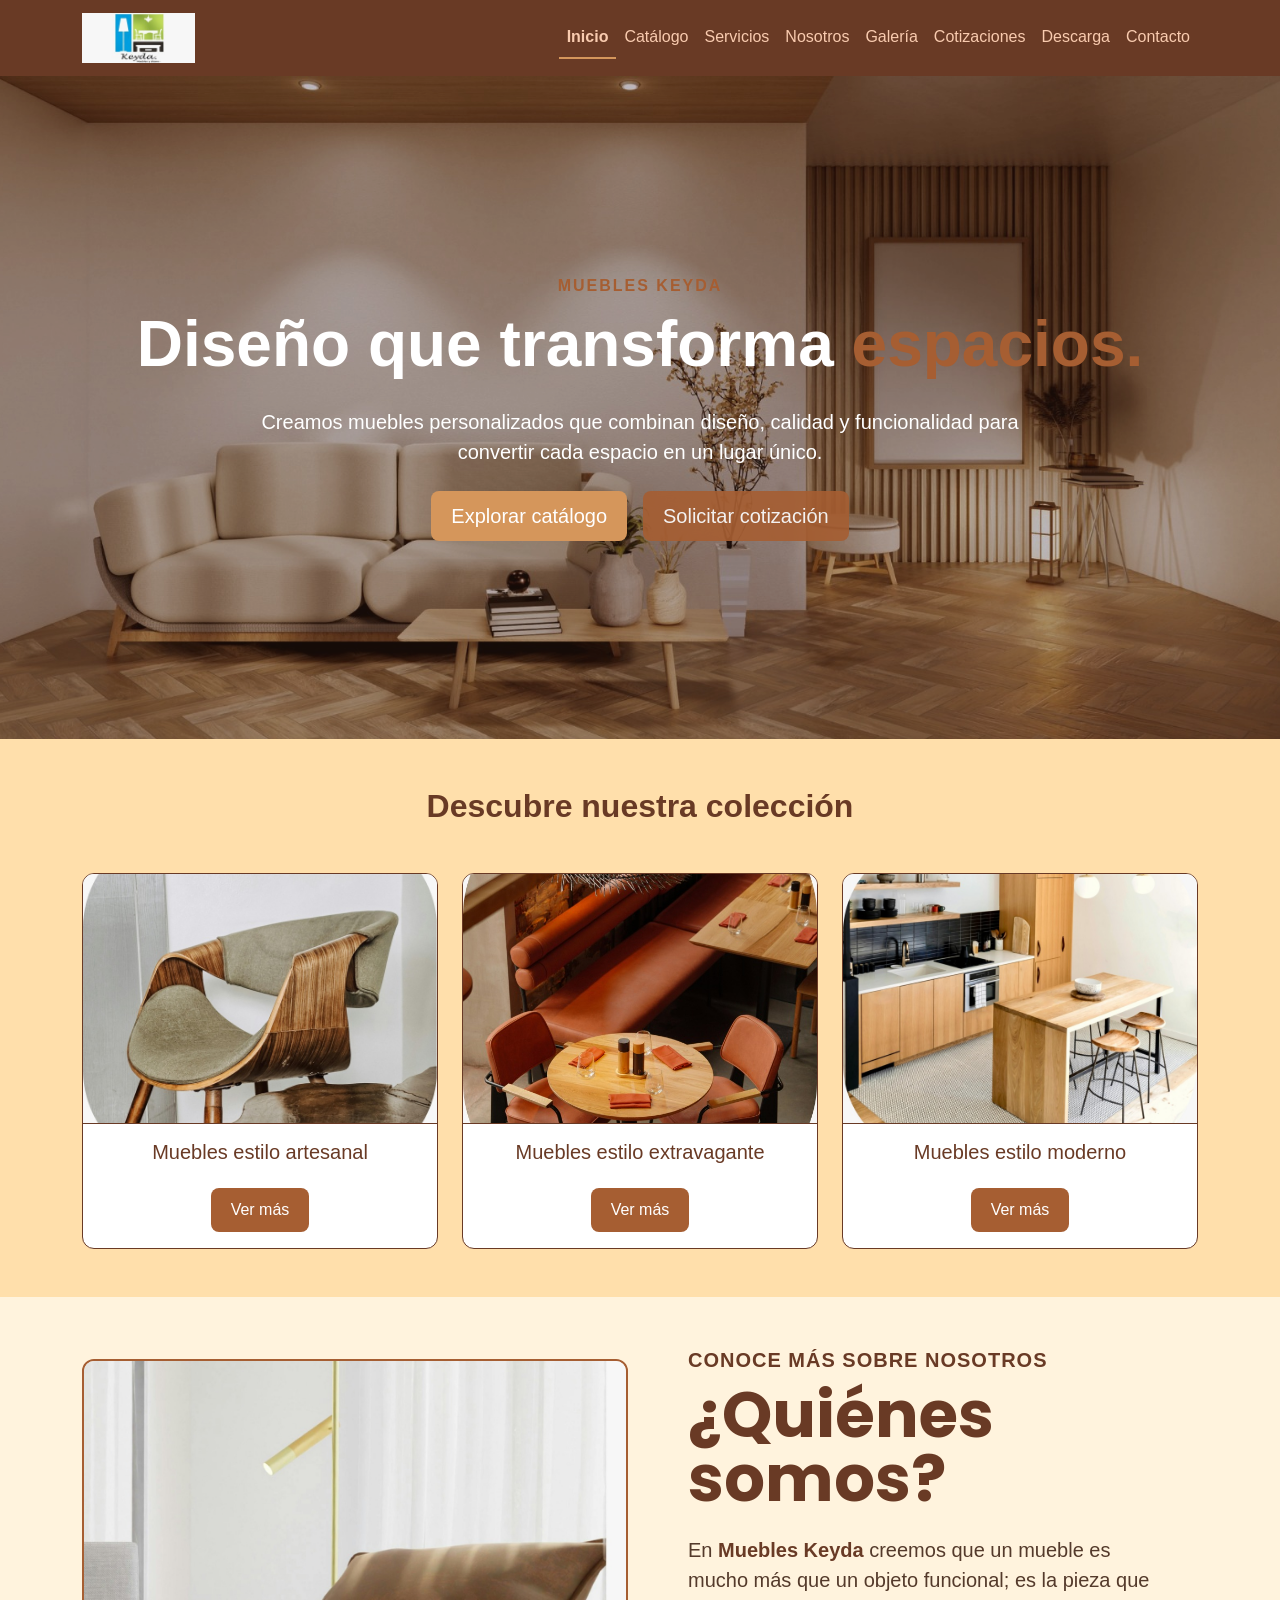
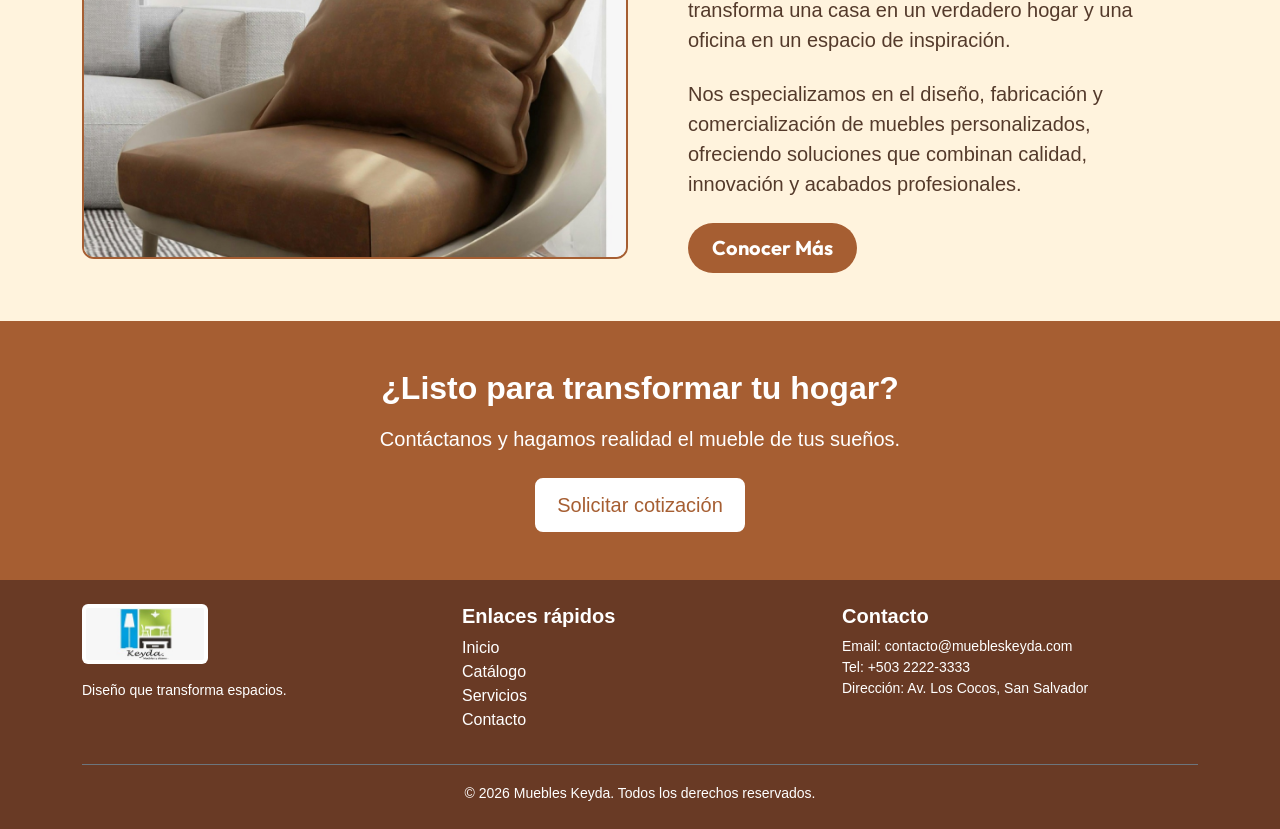
==== index.html @ 50ff1526 "Ajustes de diseno: colores, layouts, fuentes e iconos" ====
<!DOCTYPE html>
<html lang="es">
<head>
    <meta charset="UTF-8">
    <meta name="viewport" content="width=device-width, initial-scale=1.0">
    <title>Muebles Keyda - Inicio</title>
    <!-- Bootstrap CSS -->
    <link href="https://cdn.jsdelivr.net/npm/bootstrap@5.3.0/dist/css/bootstrap.min.css" rel="stylesheet">
    <link rel="stylesheet" href="css/styles.css">
</head>
<body>

    <!-- Header / Navbar -->
    <header>
        <nav class="navbar navbar-expand-lg navbar-custom">
            <div class="container">
                <a class="navbar-brand" href="index.html">
                    <img src="imgs/logo.png" alt="Logo Muebles Keyda" height="50">
                </a>
                <button class="navbar-toggler" type="button" data-bs-toggle="collapse" data-bs-target="#navbarNav" aria-controls="navbarNav" aria-expanded="false" aria-label="Toggle navigation">
                    <span class="navbar-toggler-icon"></span>
                </button>
                <div class="collapse navbar-collapse justify-content-end" id="navbarNav">
                    <ul class="navbar-nav">
                        <li class="nav-item"><a class="nav-link active" href="index.html">Inicio</a></li>
                        <li class="nav-item"><a class="nav-link" href="catalogo.html">Catálogo</a></li>
                        <li class="nav-item"><a class="nav-link" href="servicios.html">Servicios</a></li>
                        <li class="nav-item"><a class="nav-link" href="nosotros.html">Nosotros</a></li>
                        <li class="nav-item"><a class="nav-link" href="galeria.html">Galería</a></li>
                        <li class="nav-item"><a class="nav-link" href="cotizaciones.html">Cotizaciones</a></li>
                        <li class="nav-item"><a class="nav-link" href="descarga.html">Descarga</a></li>
                        <li class="nav-item"><a class="nav-link" href="contacto.html">Contacto</a></li>
                    </ul>
                </div>
            </div>
        </nav>
    </header>

    <main>
        <!-- Hero Section -->
        <section class="hero-section" style="background-image: url('imgs/Main.png'); padding: 150px 0;">
            <div class="hero-overlay"></div>
            <div class="container hero-content py-5">
                <p class="text-secundario fw-bold mb-2 tracking-wide" style="letter-spacing: 2px;">MUEBLES KEYDA</p>
                <h1 class="display-3 fw-bold mb-4">Diseño que transforma <span class="text-secundario">espacios.</span></h1>
                <p class="lead mb-4 mx-auto" style="max-width: 800px;">Creamos muebles personalizados que combinan diseño, calidad y funcionalidad para convertir cada espacio en un lugar único.</p>
                <div class="d-flex justify-content-center gap-3">
                    <a href="catalogo.html" class="btn btn-secondary-custom btn-lg">Explorar catálogo</a>
                    <a href="cotizaciones.html" class="btn btn-primary-custom btn-lg" style="background-color: var(--color-secundario); color: var(--color-blanco); opacity: 0.9;">Solicitar cotización</a>
                </div>
            </div>
        </section>

        <!-- Descubre nuestra colección -->
        <section class="bg-beige py-5">
            <div class="container">
                <h2 class="text-center text-primario mb-5 fw-bold">Descubre nuestra colección</h2>
                <div class="row g-4">
                    <!-- Categoría 1 -->
                    <div class="col-md-4">
                        <div class="card card-custom h-100 text-center">
                            <img src="imgs/mueblesestiloartesanal.png" class="card-img-top img-cover" alt="Muebles estilo artesanal" style="height: 250px;">
                            <div class="card-body">
                                <h3 class="card-title text-primario fs-5">Muebles estilo artesanal</h3>
                                <a href="catalogo.html" class="btn btn-primary-custom mt-3">Ver más</a>
                            </div>
                        </div>
                    </div>
                    <!-- Categoría 2 -->
                    <div class="col-md-4">
                        <div class="card card-custom h-100 text-center">
                            <img src="imgs/mueblesestiloextravagante.png" class="card-img-top img-cover" alt="Muebles estilo extravagante" style="height: 250px;">
                            <div class="card-body">
                                <h3 class="card-title text-primario fs-5">Muebles estilo extravagante</h3>
                                <a href="catalogo.html" class="btn btn-primary-custom mt-3">Ver más</a>
                            </div>
                        </div>
                    </div>
                    <!-- Categoría 3 -->
                    <div class="col-md-4">
                        <div class="card card-custom h-100 text-center">
                            <img src="imgs/mueblesestilomoderno.png" class="card-img-top img-cover" alt="Muebles estilo moderno" style="height: 250px;">
                            <div class="card-body">
                                <h3 class="card-title text-primario fs-5">Muebles estilo moderno</h3>
                                <a href="catalogo.html" class="btn btn-primary-custom mt-3">Ver más</a>
                            </div>
                        </div>
                    </div>
                </div>
            </div>
        </section>

        <!-- ¿Quiénes somos? -->
        <section class="bg-crema py-5">
            <div class="container">
                <div class="row align-items-center">
                    <div class="col-md-6 mb-4 mb-md-0">
                        <img src="imgs/sillonquienessomos.png" alt="Sillón de muestra" class="img-fluid rounded-custom w-100 img-cover" style="height: 500px; border: 2px solid var(--color-secundario);">
                    </div>
                    <div class="col-md-6 px-lg-5">
                        <p class="text-primario fw-bold mb-2 fs-5" style="letter-spacing: 1px;">CONOCE MÁS SOBRE NOSOTROS</p>
                        <h2 class="text-primario fw-bold mb-4 font-poppins" style="font-size: 4rem; line-height: 1;">¿Quiénes<br>somos?</h2>
                        <p class="text-texto fs-5 mb-4">En <strong class="text-primario">Muebles Keyda</strong> creemos que un mueble es mucho más que un objeto funcional; es la pieza que transforma una casa en un verdadero hogar y una oficina en un espacio de inspiración.</p>
                        <p class="text-texto fs-5 mb-4">Nos especializamos en el diseño, fabricación y comercialización de muebles personalizados, ofreciendo soluciones que combinan calidad, innovación y acabados profesionales.</p>
                        <a href="nosotros.html" class="btn btn-primary-custom btn-lg font-outfit fw-bold px-4" style="border-radius: 25px;">Conocer Más</a>
                    </div>
                </div>
            </div>
        </section>

        <!-- CTA final -->
        <section class="bg-secundario py-5 text-center text-white">
            <div class="container">
                <h2 class="fw-bold mb-3">¿Listo para transformar tu hogar?</h2>
                <p class="lead mb-4">Contáctanos y hagamos realidad el mueble de tus sueños.</p>
                <a href="cotizaciones.html" class="btn btn-secondary-custom btn-lg" style="background-color: var(--color-blanco); color: var(--color-secundario); border: 2px solid var(--color-blanco);">Solicitar cotización</a>
            </div>
        </section>
    </main>

    <!-- Footer -->
    <footer class="py-4 mt-auto">
        <div class="container">
            <div class="row">
                <div class="col-md-4 mb-3 mb-md-0">
                    <img src="imgs/logo.png" alt="Logo Muebles Keyda" height="60" class="mb-3 bg-white rounded p-1">
                    <p class="small">Diseño que transforma espacios.</p>
                </div>
                <div class="col-md-4 mb-3 mb-md-0">
                    <h5 class="fw-bold">Enlaces rápidos</h5>
                    <ul class="list-unstyled">
                        <li><a href="index.html">Inicio</a></li>
                        <li><a href="catalogo.html">Catálogo</a></li>
                        <li><a href="servicios.html">Servicios</a></li>
                        <li><a href="contacto.html">Contacto</a></li>
                    </ul>
                </div>
                <div class="col-md-4">
                    <h5 class="fw-bold">Contacto</h5>
                    <ul class="list-unstyled small">
                        <li>Email: contacto@muebleskeyda.com</li>
                        <li>Tel: +503 2222-3333</li>
                        <li>Dirección: Av. Los Cocos, San Salvador</li>
                    </ul>
                </div>
            </div>
            <div class="text-center mt-3 pt-3 border-top border-secondary">
                <small>&copy; 2026 Muebles Keyda. Todos los derechos reservados.</small>
            </div>
        </div>
    </footer>

    <!-- Bootstrap JS -->
    <script src="https://cdn.jsdelivr.net/npm/bootstrap@5.3.0/dist/js/bootstrap.bundle.min.js"></script>
    <script src="js/main.js"></script>
</body>
</html>
---- css/styles.css ----
@import url('https://fonts.googleapis.com/css2?family=Inter:wght@400;600;700&family=Manrope:wght@400;600;700&family=Outfit:wght@400;600;700&family=Poppins:wght@400;600;700&display=swap');

:root {
    --color-primario: #693A25;
    --color-secundario: #A65E32;
    --color-acento: #D5965B;
    --color-beige: #FFDFAB;
    --color-crema: #FFF3DD;
    --color-texto: #543A2B;
    --color-blanco: #FFFFFF;
}

body {
    font-family: 'Segoe UI', Tahoma, Geneva, Verdana, sans-serif;
    color: var(--color-texto);
    background-color: var(--color-blanco);
}

/* Font Utilities */
.font-inter { font-family: 'Inter', sans-serif !important; }
.font-manrope { font-family: 'Manrope', sans-serif !important; }
.font-outfit { font-family: 'Outfit', sans-serif !important; }
.font-poppins { font-family: 'Poppins', sans-serif !important; }

/* Navbar */
.navbar-custom {
    background-color: var(--color-primario);
}
.navbar-custom .navbar-brand {
    color: var(--color-blanco) !important;
}
.navbar-custom .nav-link {
    color: #F9CBAF !important;
}
.navbar-custom .nav-link.active {
    font-weight: bold;
    border-bottom: 2px solid var(--color-acento);
}
.navbar-custom .navbar-toggler-icon {
    filter: invert(1);
}

/* Footer */
footer {
    background-color: var(--color-primario);
    color: var(--color-blanco);
}
footer a {
    color: var(--color-blanco);
    text-decoration: none;
}
footer a:hover {
    color: var(--color-acento);
}

/* Buttons */
.btn-primary-custom {
    background-color: var(--color-secundario);
    color: var(--color-blanco);
    border: none;
    border-radius: 8px;
    padding: 10px 20px;
}
.btn-primary-custom:hover {
    background-color: #8c4c26; /* Darker terracota */
    color: var(--color-blanco);
}
.btn-secondary-custom {
    background-color: var(--color-acento);
    color: var(--color-blanco);
    border: none;
    border-radius: 8px;
    padding: 10px 20px;
}
.btn-secondary-custom:hover {
    background-color: #c08047; /* Darker caramelo */
    color: var(--color-blanco);
}

/* Backgrounds */
.bg-beige { background-color: var(--color-beige); }
.bg-crema { background-color: var(--color-crema); }
.bg-primario { background-color: var(--color-primario); }
.bg-secundario { background-color: var(--color-secundario); }
.bg-acento { background-color: var(--color-acento); }

/* Text colors */
.text-primario { color: var(--color-primario); }
.text-secundario { color: var(--color-secundario); }
.text-acento { color: var(--color-acento); }
.text-crema { color: var(--color-crema); }
.text-beige { color: var(--color-beige); }

/* Custom elements */
.rounded-custom {
    border-radius: 12px;
}
.card-custom {
    border: 1px solid var(--color-primario);
    border-radius: 12px;
    background-color: var(--color-blanco);
    overflow: hidden;
}
.card-custom img {
    border-bottom: 1px solid var(--color-primario);
}
.product-label {
    background-color: var(--color-crema);
    color: var(--color-primario);
    border: 1px solid var(--color-primario);
    border-radius: 8px;
    padding: 5px 10px;
    font-weight: bold;
}

/* Hero Sections */
.hero-section {
    position: relative;
    background-size: cover;
    background-position: center;
    color: var(--color-blanco);
    padding: 100px 0;
    text-align: center;
}
.hero-overlay {
    position: absolute;
    top: 0; left: 0; right: 0; bottom: 0;
    background-color: rgba(105, 58, 37, 0.2); /* More transparent */
    z-index: 1;
}
.hero-content {
    position: relative;
    z-index: 2;
}

/* Catalog Filter */
.catalog-nav .nav-link {
    color: var(--color-primario);
    cursor: pointer;
}
.catalog-nav .nav-link.active {
    font-weight: bold;
    background-color: var(--color-primario);
    color: var(--color-blanco);
    border-radius: 8px;
}

/* Image object fit */
.img-cover {
    object-fit: cover;
    width: 100%;
}
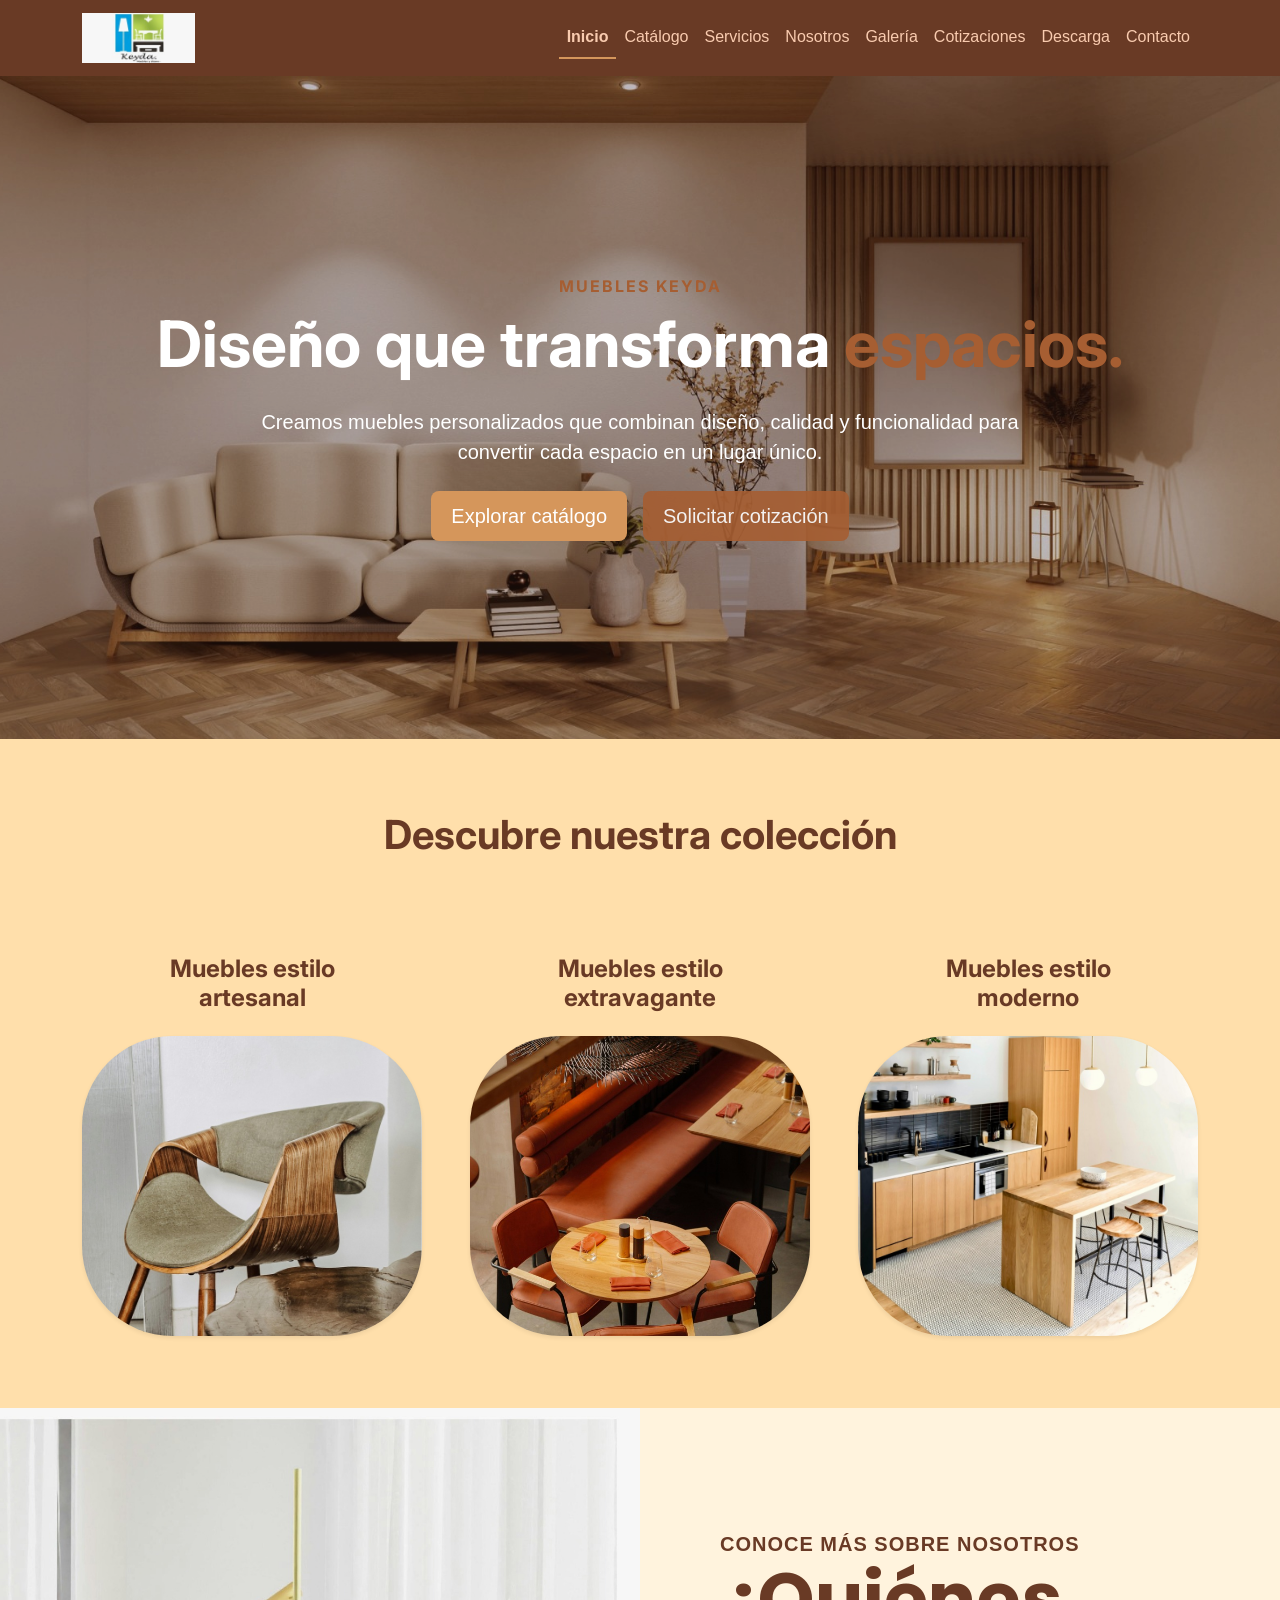
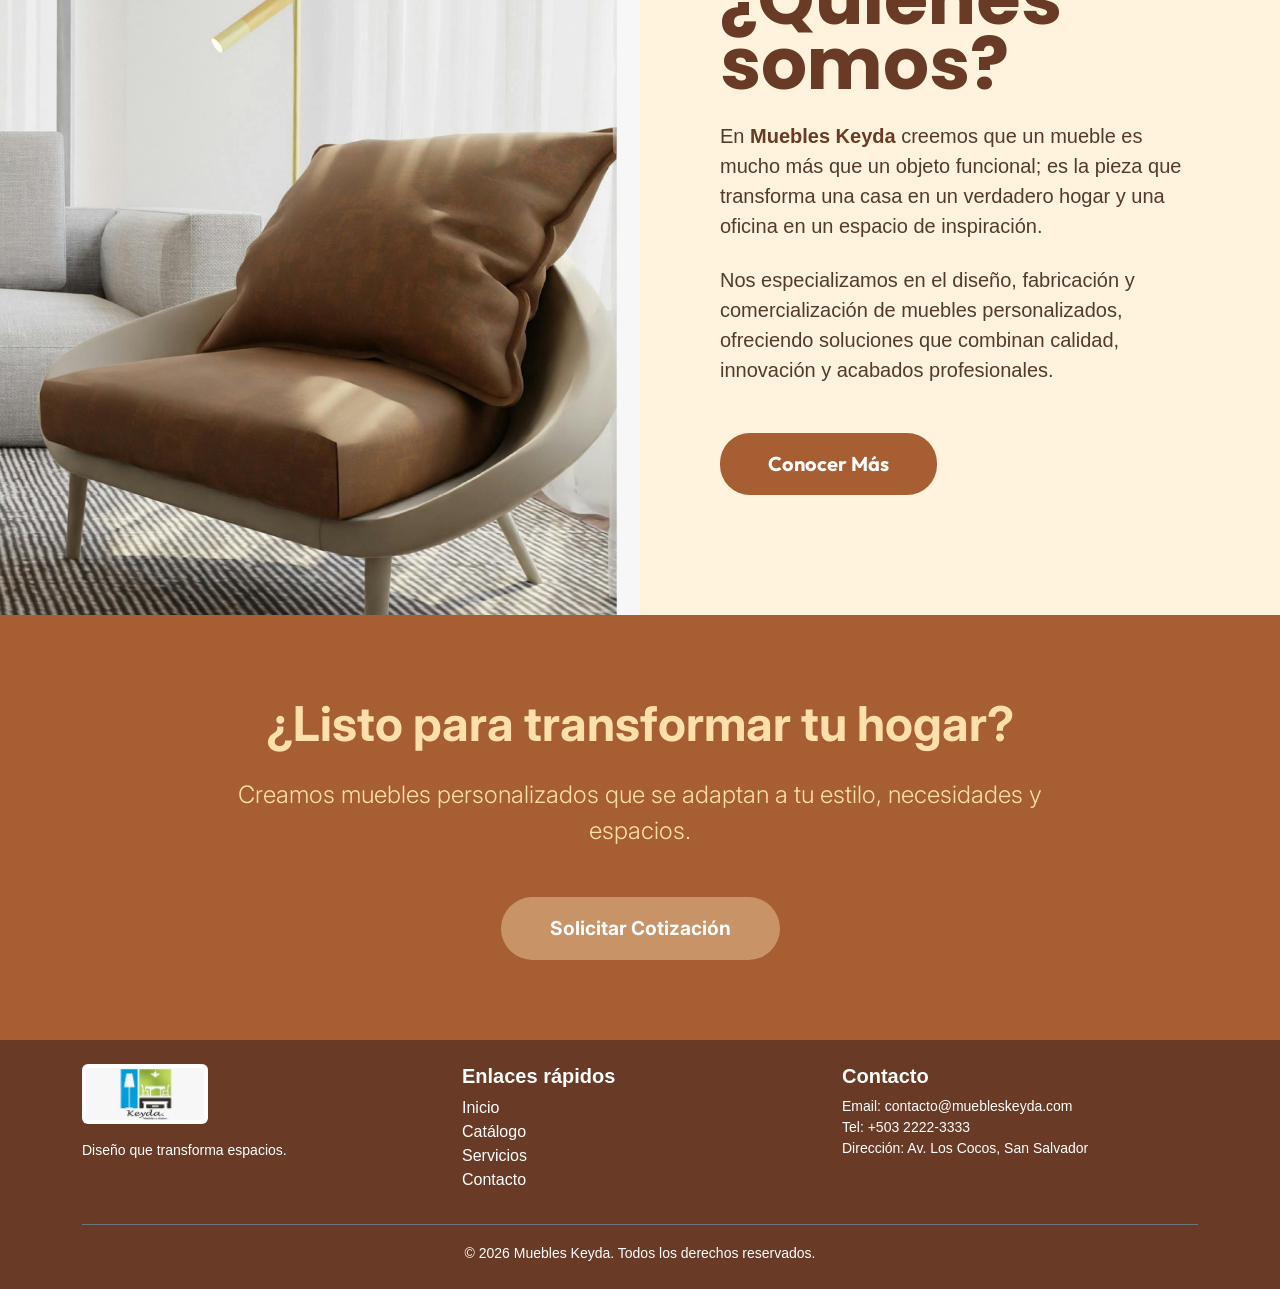
==== commit 53f870dc: "Actualizacion completa del Index: Fuentes del hero, layout y radios en Descubre Nuestra Coleccion, l" ====
--- a/index.html
+++ b/index.html
@@ -41,8 +41,8 @@
         <section class="hero-section" style="background-image: url('imgs/Main.png'); padding: 150px 0;">
             <div class="hero-overlay"></div>
             <div class="container hero-content py-5">
-                <p class="text-secundario fw-bold mb-2 tracking-wide" style="letter-spacing: 2px;">MUEBLES KEYDA</p>
-                <h1 class="display-3 fw-bold mb-4">Diseño que transforma <span class="text-secundario">espacios.</span></h1>
+                <p class="text-secundario fw-bold mb-2 tracking-wide font-inter" style="letter-spacing: 2px;">MUEBLES KEYDA</p>
+                <h1 class="display-3 fw-bold mb-4 font-inter">Diseño que transforma <span class="text-secundario">espacios.</span></h1>
                 <p class="lead mb-4 mx-auto" style="max-width: 800px;">Creamos muebles personalizados que combinan diseño, calidad y funcionalidad para convertir cada espacio en un lugar único.</p>
                 <div class="d-flex justify-content-center gap-3">
                     <a href="catalogo.html" class="btn btn-secondary-custom btn-lg">Explorar catálogo</a>
@@ -53,67 +53,56 @@
 
         <!-- Descubre nuestra colección -->
         <section class="bg-beige py-5">
-            <div class="container">
-                <h2 class="text-center text-primario mb-5 fw-bold">Descubre nuestra colección</h2>
-                <div class="row g-4">
+            <div class="container text-center py-4">
+                <h2 class="text-primario mb-5 fw-bold font-inter" style="font-size: 2.5rem;">Descubre nuestra colección</h2>
+                <div class="row g-5 mt-2">
                     <!-- Categoría 1 -->
                     <div class="col-md-4">
-                        <div class="card card-custom h-100 text-center">
-                            <img src="imgs/mueblesestiloartesanal.png" class="card-img-top img-cover" alt="Muebles estilo artesanal" style="height: 250px;">
-                            <div class="card-body">
-                                <h3 class="card-title text-primario fs-5">Muebles estilo artesanal</h3>
-                                <a href="catalogo.html" class="btn btn-primary-custom mt-3">Ver más</a>
-                            </div>
-                        </div>
+                        <h3 class="text-primario fw-bold mb-4 font-inter" style="font-size: 1.5rem;">Muebles estilo<br>artesanal</h3>
+                        <img src="imgs/mueblesestiloartesanal.png" class="img-fluid img-cover shadow-sm" alt="Muebles estilo artesanal" style="height: 300px; width: 100%; border-radius: 90px 90px 90px 90px;">
                     </div>
                     <!-- Categoría 2 -->
                     <div class="col-md-4">
-                        <div class="card card-custom h-100 text-center">
-                            <img src="imgs/mueblesestiloextravagante.png" class="card-img-top img-cover" alt="Muebles estilo extravagante" style="height: 250px;">
-                            <div class="card-body">
-                                <h3 class="card-title text-primario fs-5">Muebles estilo extravagante</h3>
-                                <a href="catalogo.html" class="btn btn-primary-custom mt-3">Ver más</a>
-                            </div>
-                        </div>
+                        <h3 class="text-primario fw-bold mb-4 font-inter" style="font-size: 1.5rem;">Muebles estilo<br>extravagante</h3>
+                        <img src="imgs/mueblesestiloextravagante.png" class="img-fluid img-cover shadow-sm" alt="Muebles estilo extravagante" style="height: 300px; width: 100%; border-radius: 90px 90px 90px 90px;">
                     </div>
                     <!-- Categoría 3 -->
                     <div class="col-md-4">
-                        <div class="card card-custom h-100 text-center">
-                            <img src="imgs/mueblesestilomoderno.png" class="card-img-top img-cover" alt="Muebles estilo moderno" style="height: 250px;">
-                            <div class="card-body">
-                                <h3 class="card-title text-primario fs-5">Muebles estilo moderno</h3>
-                                <a href="catalogo.html" class="btn btn-primary-custom mt-3">Ver más</a>
-                            </div>
+                        <h3 class="text-primario fw-bold mb-4 font-inter" style="font-size: 1.5rem;">Muebles estilo<br>moderno</h3>
+                        <img src="imgs/mueblesestilomoderno.png" class="img-fluid img-cover shadow-sm" alt="Muebles estilo moderno" style="height: 300px; width: 100%; border-radius: 90px 90px 90px 90px;">
+                    </div>
+                </div>
+            </div>
+        </section>
+
+        <!-- ¿Quiénes somos? -->
+        <section class="bg-crema p-0">
+            <div class="row g-0 align-items-stretch">
+                <!-- Imagen ocupando la mitad exacta sin padding -->
+                <div class="col-md-6">
+                    <img src="imgs/sillonquienessomos.png" alt="Sillón de muestra" class="w-100 h-100 img-cover" style="min-height: 500px; object-position: left center;">
+                </div>
+                <!-- Texto a la derecha -->
+                <div class="col-md-6 d-flex flex-column justify-content-center p-5">
+                    <div style="max-width: 600px; padding: 2rem;">
+                        <p class="text-primario fw-bold mb-2 fs-5" style="letter-spacing: 1px;">CONOCE MÁS SOBRE NOSOTROS</p>
+                        <h2 class="text-primario fw-bold mb-4 font-poppins" style="font-size: 4.5rem; line-height: 0.9;">¿Quiénes<br>somos?</h2>
+                        <p class="text-texto fs-5 mb-4">En <strong class="text-primario">Muebles Keyda</strong> creemos que un mueble es mucho más que un objeto funcional; es la pieza que transforma una casa en un verdadero hogar y una oficina en un espacio de inspiración.</p>
+                        <p class="text-texto fs-5 mb-5">Nos especializamos en el diseño, fabricación y comercialización de muebles personalizados, ofreciendo soluciones que combinan calidad, innovación y acabados profesionales.</p>
+                        <div>
+                            <a href="nosotros.html" class="btn btn-primary-custom btn-lg font-outfit fw-bold px-5 py-3" style="border-radius: 30px; background-color: var(--color-secundario);">Conocer Más</a>
                         </div>
                     </div>
                 </div>
             </div>
         </section>
 
-        <!-- ¿Quiénes somos? -->
-        <section class="bg-crema py-5">
+        <!-- CTA final -->
+        <section class="py-5 text-center" style="background-color: var(--color-secundario); color: var(--color-beige); padding: 80px 0 !important;">
             <div class="container">
-                <div class="row align-items-center">
-                    <div class="col-md-6 mb-4 mb-md-0">
-                        <img src="imgs/sillonquienessomos.png" alt="Sillón de muestra" class="img-fluid rounded-custom w-100 img-cover" style="height: 500px; border: 2px solid var(--color-secundario);">
-                    </div>
-                    <div class="col-md-6 px-lg-5">
-                        <p class="text-primario fw-bold mb-2 fs-5" style="letter-spacing: 1px;">CONOCE MÁS SOBRE NOSOTROS</p>
-                        <h2 class="text-primario fw-bold mb-4 font-poppins" style="font-size: 4rem; line-height: 1;">¿Quiénes<br>somos?</h2>
-                        <p class="text-texto fs-5 mb-4">En <strong class="text-primario">Muebles Keyda</strong> creemos que un mueble es mucho más que un objeto funcional; es la pieza que transforma una casa en un verdadero hogar y una oficina en un espacio de inspiración.</p>
-                        <p class="text-texto fs-5 mb-4">Nos especializamos en el diseño, fabricación y comercialización de muebles personalizados, ofreciendo soluciones que combinan calidad, innovación y acabados profesionales.</p>
-                        <a href="nosotros.html" class="btn btn-primary-custom btn-lg font-outfit fw-bold px-4" style="border-radius: 25px;">Conocer Más</a>
-                    </div>
-                </div>
-            </div>
-        </section>
-
-        <!-- CTA final -->
-        <section class="bg-secundario py-5 text-center text-white">
-            <div class="container">
-                <h2 class="fw-bold mb-3">¿Listo para transformar tu hogar?</h2>
-                <p class="lead mb-4">Contáctanos y hagamos realidad el mueble de tus sueños.</p>
-                <a href="cotizaciones.html" class="btn btn-secondary-custom btn-lg" style="background-color: var(--color-blanco); color: var(--color-secundario); border: 2px solid var(--color-blanco);">Solicitar cotización</a>
+                <h2 class="fw-bold mb-4 font-inter" style="font-size: 3rem;">¿Listo para transformar tu hogar?</h2>
+                <p class="lead mb-5 mx-auto font-inter fs-4" style="max-width: 900px;">Creamos muebles personalizados que se adaptan a tu estilo, necesidades y espacios.</p>
+                <a href="cotizaciones.html" class="btn fw-bold px-5 py-3 font-inter rounded-pill" style="background-color: #c99368; color: #fff; font-size: 1.2rem;">Solicitar Cotización</a>
             </div>
         </section>
     </main>
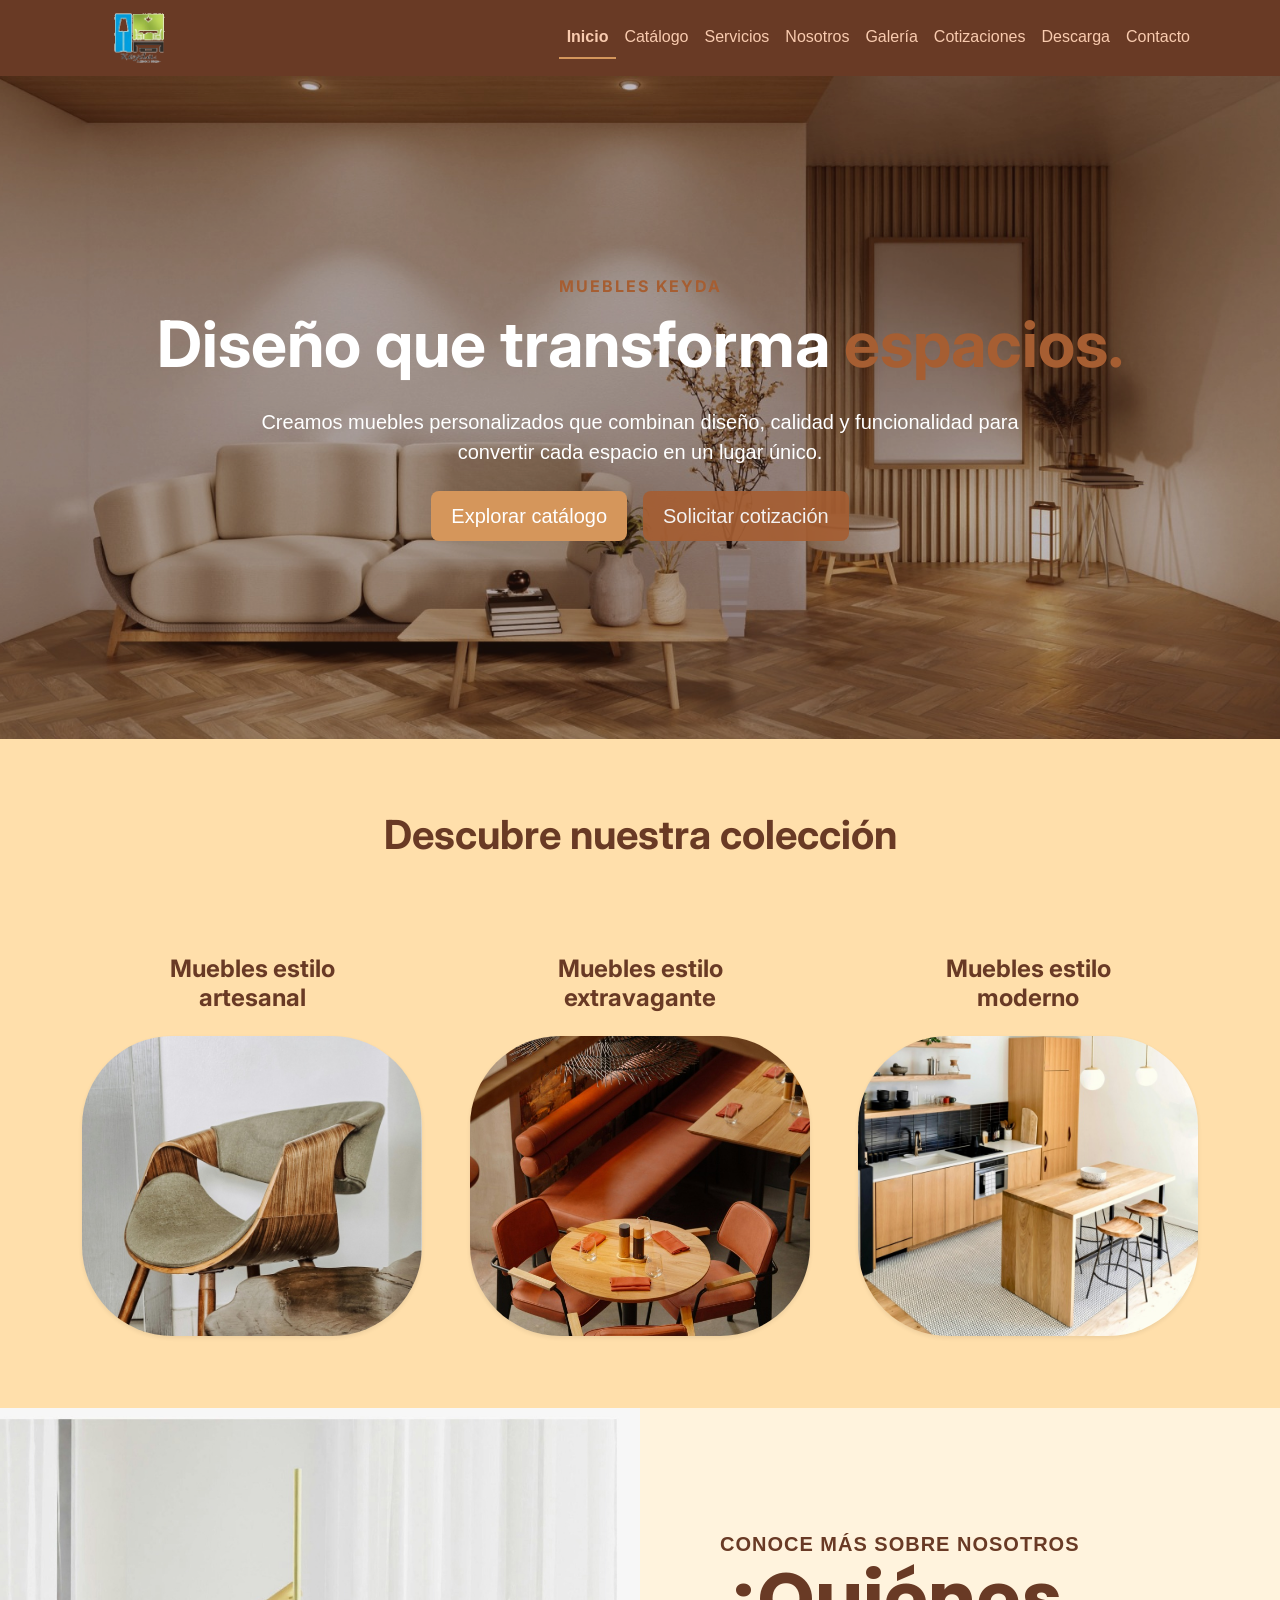
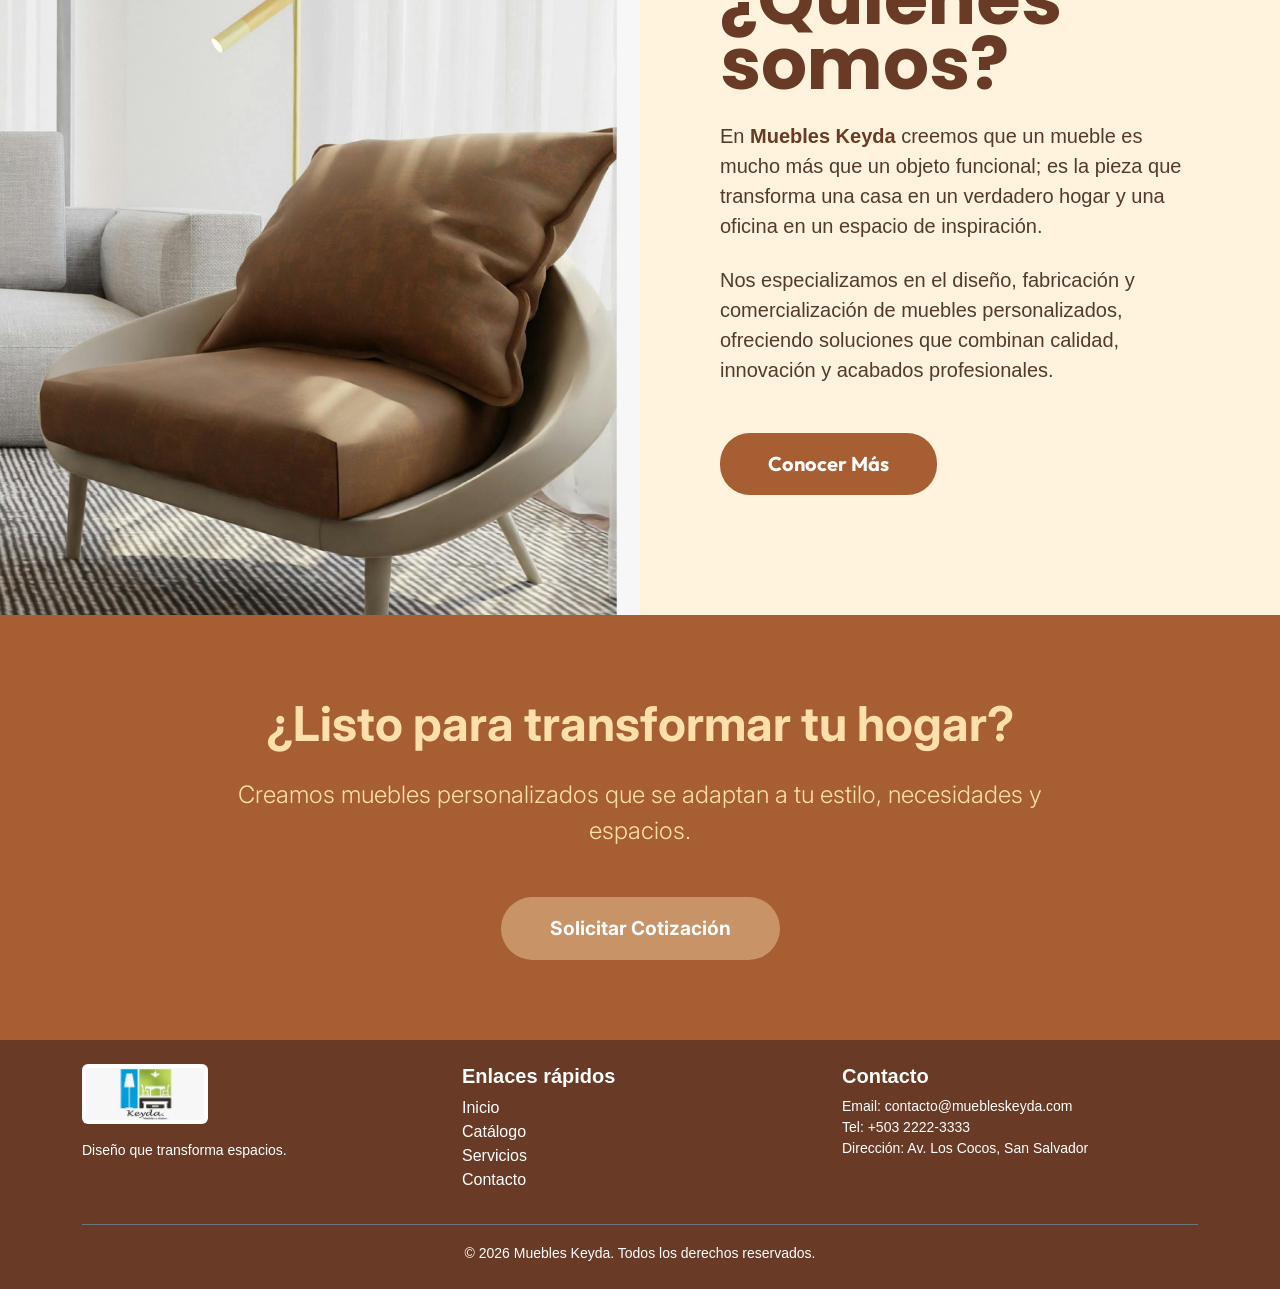
==== commit 9b6e6f04: "Eliminar fondo blanco del logo en el navbar generando imagen con transparencia" ====
--- a/index.html
+++ b/index.html
@@ -1,4 +1,4 @@
-<!DOCTYPE html>
+﻿<!DOCTYPE html>
 <html lang="es">
 <head>
     <meta charset="UTF-8">
@@ -15,7 +15,7 @@
         <nav class="navbar navbar-expand-lg navbar-custom">
             <div class="container">
                 <a class="navbar-brand" href="index.html">
-                    <img src="imgs/logo.png" alt="Logo Muebles Keyda" height="50">
+                    <img src="imgs/logo_transparent.png" alt="Logo Muebles Keyda" height="50">
                 </a>
                 <button class="navbar-toggler" type="button" data-bs-toggle="collapse" data-bs-target="#navbarNav" aria-controls="navbarNav" aria-expanded="false" aria-label="Toggle navigation">
                     <span class="navbar-toggler-icon"></span>
@@ -144,3 +144,4 @@
     <script src="js/main.js"></script>
 </body>
 </html>
+
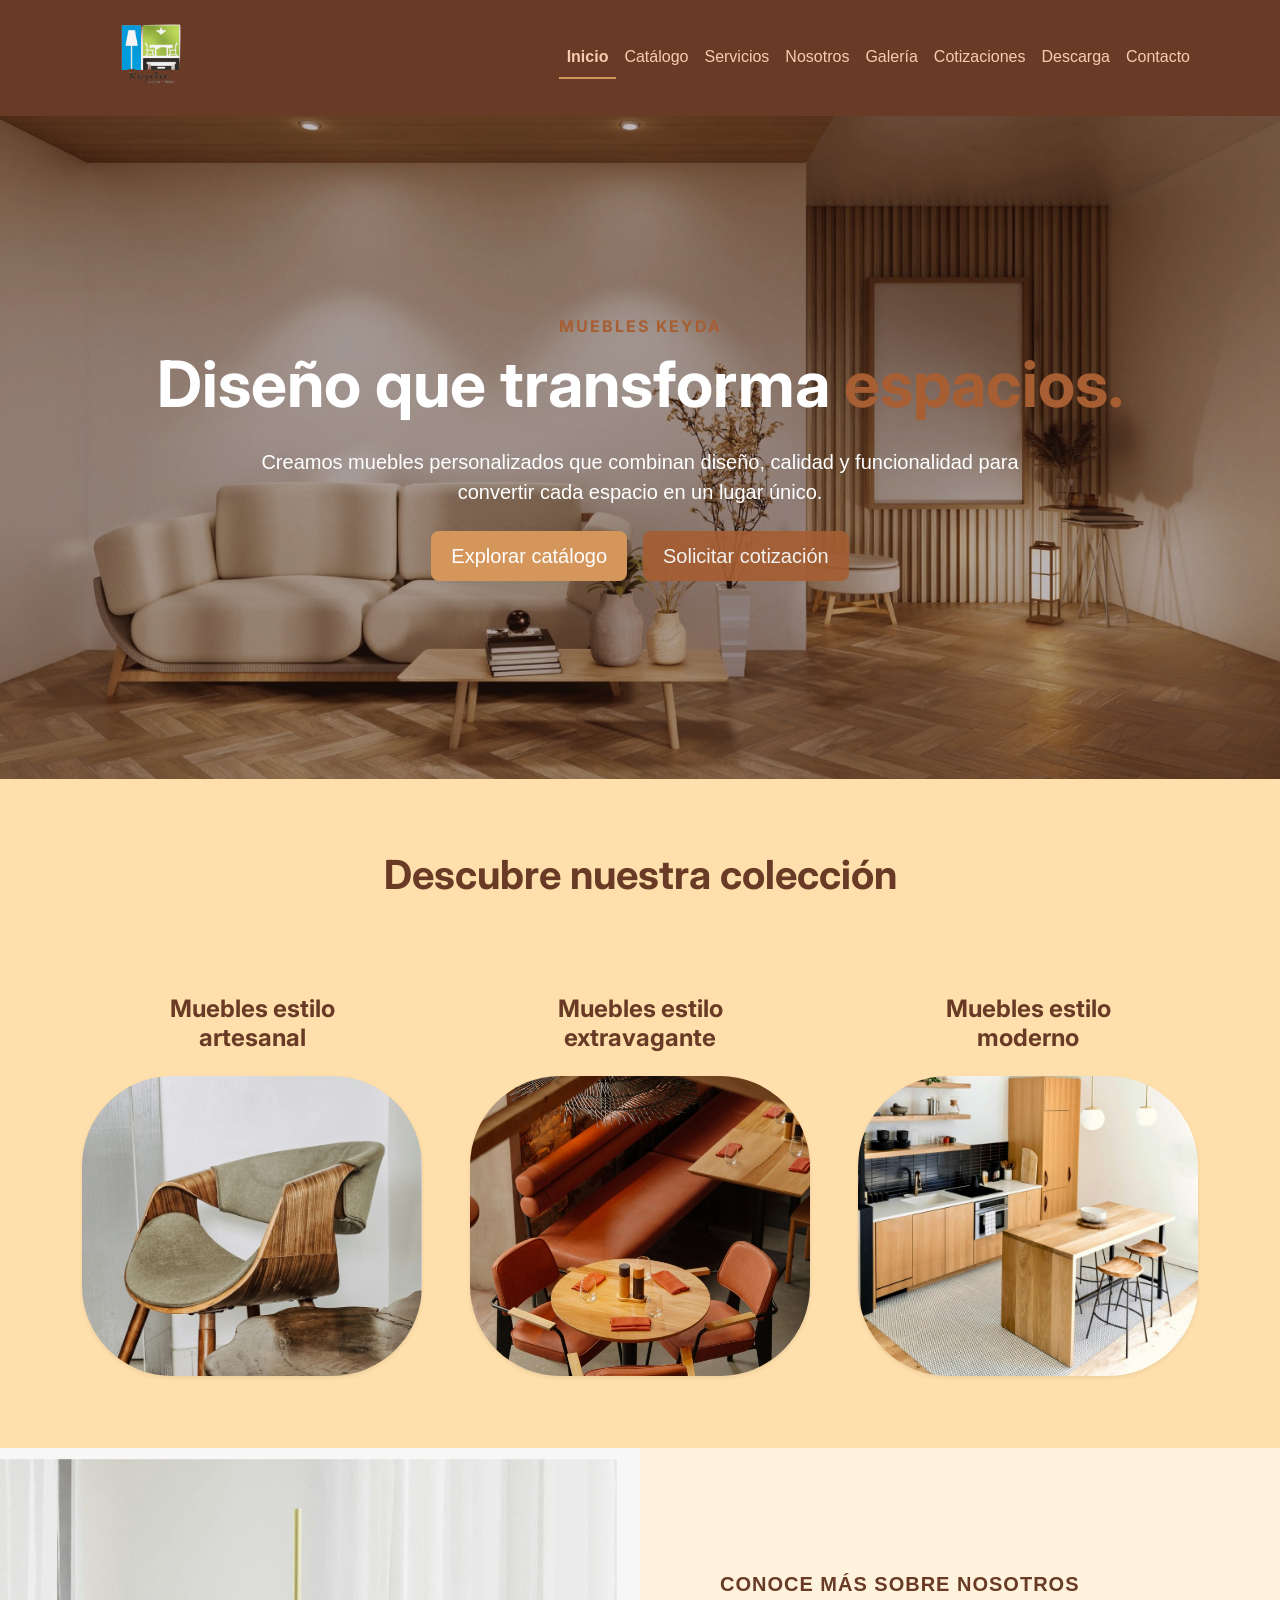
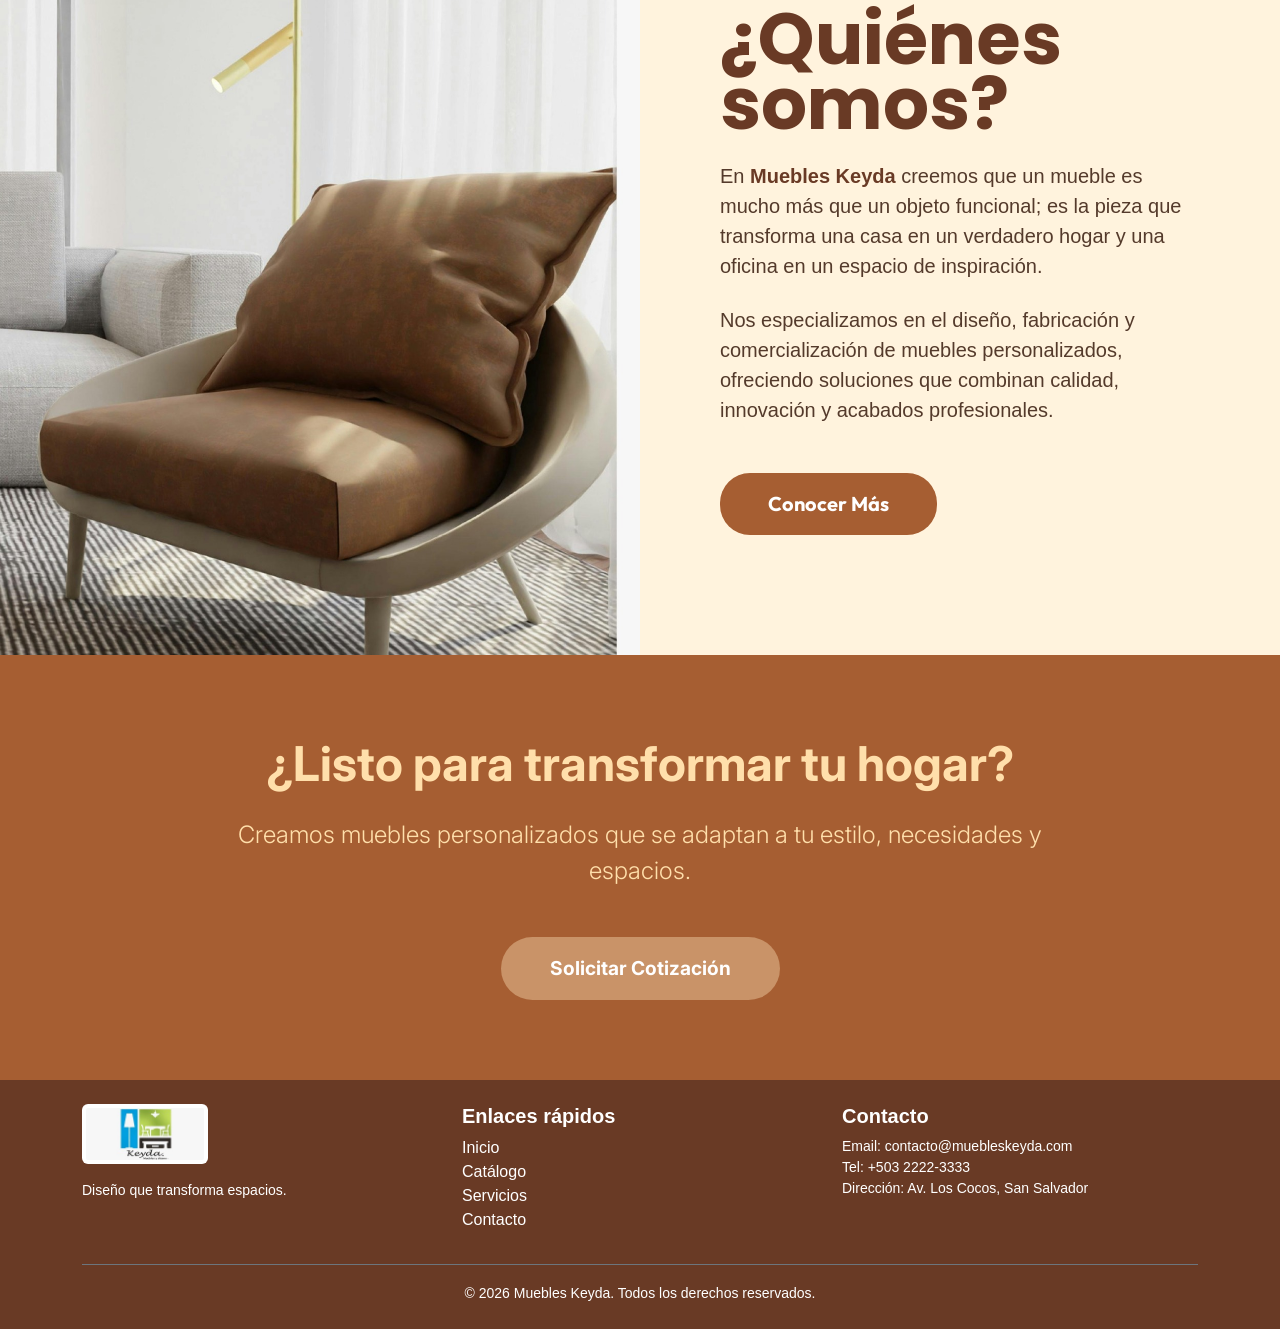
==== commit 95058dbc: "Aumentar el tamano del logo en el navbar (height 90)" ====
--- a/index.html
+++ b/index.html
@@ -15,7 +15,7 @@
         <nav class="navbar navbar-expand-lg navbar-custom">
             <div class="container">
                 <a class="navbar-brand" href="index.html">
-                    <img src="imgs/logo_transparent.png" alt="Logo Muebles Keyda" height="50">
+                    <img src="imgs/logo_transparent.png" alt="Logo Muebles Keyda" height="90">
                 </a>
                 <button class="navbar-toggler" type="button" data-bs-toggle="collapse" data-bs-target="#navbarNav" aria-controls="navbarNav" aria-expanded="false" aria-label="Toggle navigation">
                     <span class="navbar-toggler-icon"></span>
@@ -145,3 +145,4 @@
 </body>
 </html>
 
+
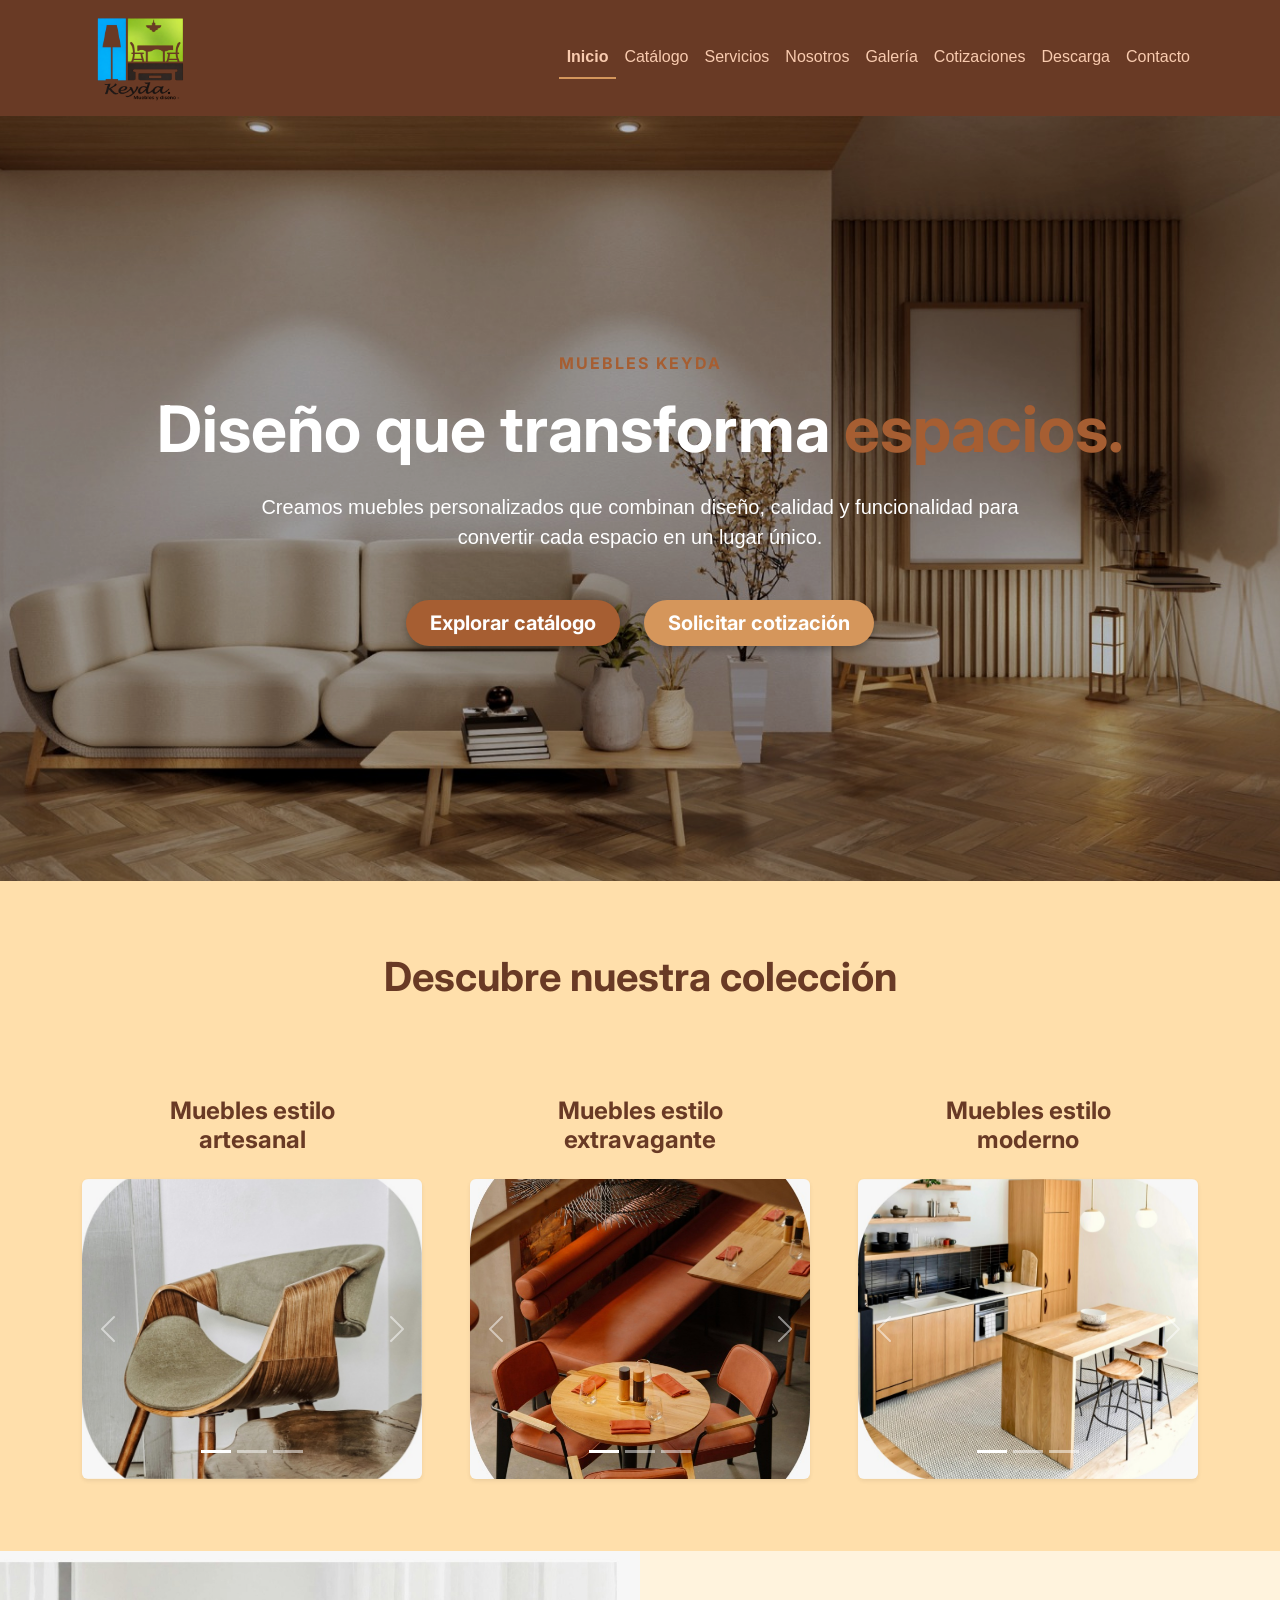
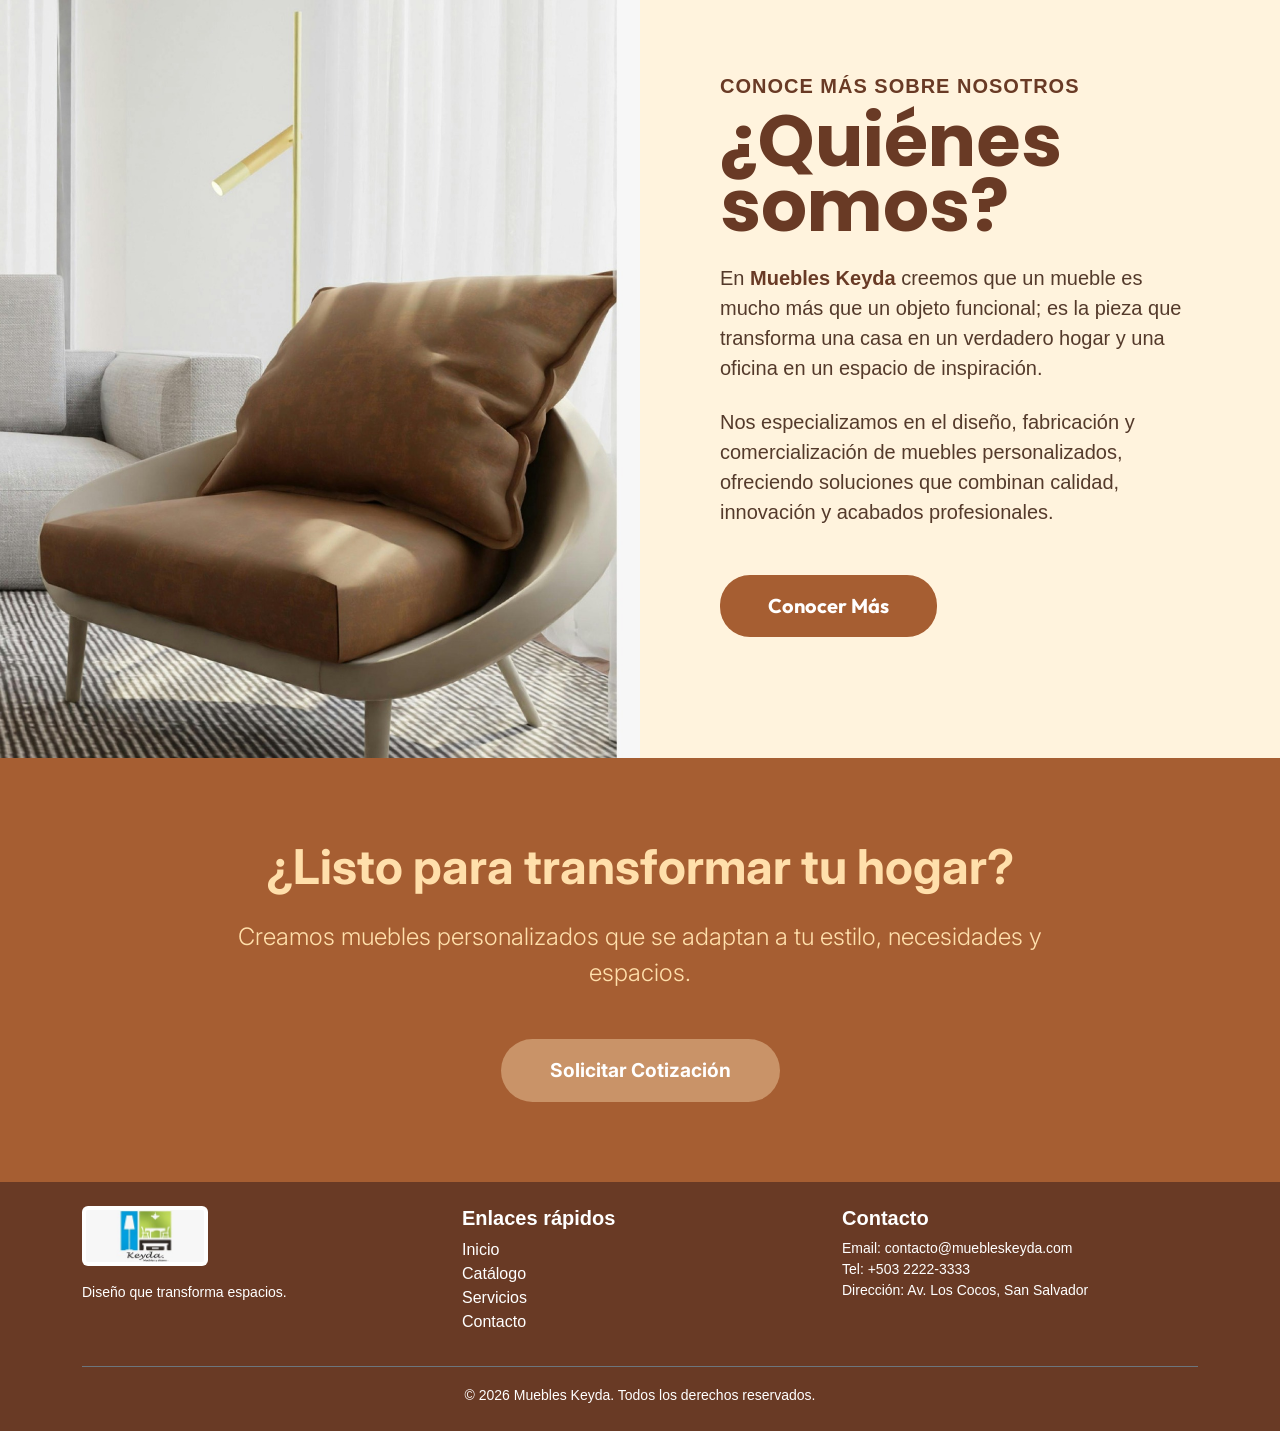
==== commit 1d8a0621: "Implementacion: Mejoras de UI segun ultimas notas de diseno (carrusel index, colores servicios, hero" ====
--- a/index.html
+++ b/index.html
@@ -1,4 +1,4 @@
-﻿<!DOCTYPE html>
+<!DOCTYPE html>
 <html lang="es">
 <head>
     <meta charset="UTF-8">
@@ -38,15 +38,15 @@
 
     <main>
         <!-- Hero Section -->
-        <section class="hero-section" style="background-image: url('imgs/Main.png'); padding: 150px 0;">
-            <div class="hero-overlay"></div>
-            <div class="container hero-content py-5">
-                <p class="text-secundario fw-bold mb-2 tracking-wide font-inter" style="letter-spacing: 2px;">MUEBLES KEYDA</p>
-                <h1 class="display-3 fw-bold mb-4 font-inter">Diseño que transforma <span class="text-secundario">espacios.</span></h1>
-                <p class="lead mb-4 mx-auto" style="max-width: 800px;">Creamos muebles personalizados que combinan diseño, calidad y funcionalidad para convertir cada espacio en un lugar único.</p>
-                <div class="d-flex justify-content-center gap-3">
-                    <a href="catalogo.html" class="btn btn-secondary-custom btn-lg">Explorar catálogo</a>
-                    <a href="cotizaciones.html" class="btn btn-primary-custom btn-lg" style="background-color: var(--color-secundario); color: var(--color-blanco); opacity: 0.9;">Solicitar cotización</a>
+        <section class="hero-section" style="background-image: url('imgs/Main.png'); min-height: 85vh; display: flex; flex-direction: column; justify-content: center; align-items: center; padding-top: 100px;">
+            <div class="hero-overlay" style="background-color: rgba(0,0,0,0.15);"></div>
+            <div class="container hero-content text-center" style="z-index: 2; position: relative;">
+                <p class="text-secundario fw-bold mb-3 tracking-wide font-inter" style="letter-spacing: 2px;">MUEBLES KEYDA</p>
+                <h1 class="display-3 fw-bold mb-4 font-inter text-white">Diseño que transforma <span class="text-secundario">espacios.</span></h1>
+                <p class="lead mb-5 mx-auto text-white" style="max-width: 800px;">Creamos muebles personalizados que combinan diseño, calidad y funcionalidad para convertir cada espacio en un lugar único.</p>
+                <div class="d-flex justify-content-center gap-4">
+                    <a href="catalogo.html" class="btn btn-lg rounded-pill px-4 fw-bold font-inter text-white" style="background-color: #A65E32; border: none; box-shadow: 0 4px 6px rgba(0,0,0,0.2);">Explorar catálogo</a>
+                    <a href="cotizaciones.html" class="btn btn-lg rounded-pill px-4 fw-bold font-inter text-white" style="background-color: #D5965B; border: none; box-shadow: 0 4px 6px rgba(0,0,0,0.2);">Solicitar cotización</a>
                 </div>
             </div>
         </section>
@@ -59,17 +59,92 @@
                     <!-- Categoría 1 -->
                     <div class="col-md-4">
                         <h3 class="text-primario fw-bold mb-4 font-inter" style="font-size: 1.5rem;">Muebles estilo<br>artesanal</h3>
-                        <img src="imgs/mueblesestiloartesanal.png" class="img-fluid img-cover shadow-sm" alt="Muebles estilo artesanal" style="height: 300px; width: 100%; border-radius: 90px 90px 90px 90px;">
+                        <div id="carouselArtesanal" class="carousel slide shadow-sm rounded overflow-hidden" data-bs-ride="carousel">
+                            <div class="carousel-indicators">
+                                <button type="button" data-bs-target="#carouselArtesanal" data-bs-slide-to="0" class="active" aria-current="true" aria-label="Slide 1"></button>
+                                <button type="button" data-bs-target="#carouselArtesanal" data-bs-slide-to="1" aria-label="Slide 2"></button>
+                                <button type="button" data-bs-target="#carouselArtesanal" data-bs-slide-to="2" aria-label="Slide 3"></button>
+                            </div>
+                            <div class="carousel-inner">
+                                <div class="carousel-item active">
+                                    <img src="imgs/mueblesestiloartesanal.png" class="d-block w-100 img-cover" style="height: 300px;" alt="Artesanal 1">
+                                </div>
+                                <div class="carousel-item">
+                                    <img src="imgs/mueblesestiloartesanal.png" class="d-block w-100 img-cover" style="height: 300px; filter: grayscale(30%);" alt="Artesanal 2">
+                                </div>
+                                <div class="carousel-item">
+                                    <img src="imgs/mueblesestiloartesanal.png" class="d-block w-100 img-cover" style="height: 300px; filter: grayscale(60%);" alt="Artesanal 3">
+                                </div>
+                            </div>
+                            <button class="carousel-control-prev" type="button" data-bs-target="#carouselArtesanal" data-bs-slide="prev">
+                                <span class="carousel-control-prev-icon" aria-hidden="true"></span>
+                                <span class="visually-hidden">Anterior</span>
+                            </button>
+                            <button class="carousel-control-next" type="button" data-bs-target="#carouselArtesanal" data-bs-slide="next">
+                                <span class="carousel-control-next-icon" aria-hidden="true"></span>
+                                <span class="visually-hidden">Siguiente</span>
+                            </button>
+                        </div>
                     </div>
                     <!-- Categoría 2 -->
                     <div class="col-md-4">
                         <h3 class="text-primario fw-bold mb-4 font-inter" style="font-size: 1.5rem;">Muebles estilo<br>extravagante</h3>
-                        <img src="imgs/mueblesestiloextravagante.png" class="img-fluid img-cover shadow-sm" alt="Muebles estilo extravagante" style="height: 300px; width: 100%; border-radius: 90px 90px 90px 90px;">
+                        <div id="carouselExtravagante" class="carousel slide shadow-sm rounded overflow-hidden" data-bs-ride="carousel">
+                            <div class="carousel-indicators">
+                                <button type="button" data-bs-target="#carouselExtravagante" data-bs-slide-to="0" class="active" aria-current="true" aria-label="Slide 1"></button>
+                                <button type="button" data-bs-target="#carouselExtravagante" data-bs-slide-to="1" aria-label="Slide 2"></button>
+                                <button type="button" data-bs-target="#carouselExtravagante" data-bs-slide-to="2" aria-label="Slide 3"></button>
+                            </div>
+                            <div class="carousel-inner">
+                                <div class="carousel-item active">
+                                    <img src="imgs/mueblesestiloextravagante.png" class="d-block w-100 img-cover" style="height: 300px;" alt="Extravagante 1">
+                                </div>
+                                <div class="carousel-item">
+                                    <img src="imgs/mueblesestiloextravagante.png" class="d-block w-100 img-cover" style="height: 300px; filter: grayscale(30%);" alt="Extravagante 2">
+                                </div>
+                                <div class="carousel-item">
+                                    <img src="imgs/mueblesestiloextravagante.png" class="d-block w-100 img-cover" style="height: 300px; filter: grayscale(60%);" alt="Extravagante 3">
+                                </div>
+                            </div>
+                            <button class="carousel-control-prev" type="button" data-bs-target="#carouselExtravagante" data-bs-slide="prev">
+                                <span class="carousel-control-prev-icon" aria-hidden="true"></span>
+                                <span class="visually-hidden">Anterior</span>
+                            </button>
+                            <button class="carousel-control-next" type="button" data-bs-target="#carouselExtravagante" data-bs-slide="next">
+                                <span class="carousel-control-next-icon" aria-hidden="true"></span>
+                                <span class="visually-hidden">Siguiente</span>
+                            </button>
+                        </div>
                     </div>
                     <!-- Categoría 3 -->
                     <div class="col-md-4">
                         <h3 class="text-primario fw-bold mb-4 font-inter" style="font-size: 1.5rem;">Muebles estilo<br>moderno</h3>
-                        <img src="imgs/mueblesestilomoderno.png" class="img-fluid img-cover shadow-sm" alt="Muebles estilo moderno" style="height: 300px; width: 100%; border-radius: 90px 90px 90px 90px;">
+                        <div id="carouselModerno" class="carousel slide shadow-sm rounded overflow-hidden" data-bs-ride="carousel">
+                            <div class="carousel-indicators">
+                                <button type="button" data-bs-target="#carouselModerno" data-bs-slide-to="0" class="active" aria-current="true" aria-label="Slide 1"></button>
+                                <button type="button" data-bs-target="#carouselModerno" data-bs-slide-to="1" aria-label="Slide 2"></button>
+                                <button type="button" data-bs-target="#carouselModerno" data-bs-slide-to="2" aria-label="Slide 3"></button>
+                            </div>
+                            <div class="carousel-inner">
+                                <div class="carousel-item active">
+                                    <img src="imgs/mueblesestilomoderno.png" class="d-block w-100 img-cover" style="height: 300px;" alt="Moderno 1">
+                                </div>
+                                <div class="carousel-item">
+                                    <img src="imgs/mueblesestilomoderno.png" class="d-block w-100 img-cover" style="height: 300px; filter: grayscale(30%);" alt="Moderno 2">
+                                </div>
+                                <div class="carousel-item">
+                                    <img src="imgs/mueblesestilomoderno.png" class="d-block w-100 img-cover" style="height: 300px; filter: grayscale(60%);" alt="Moderno 3">
+                                </div>
+                            </div>
+                            <button class="carousel-control-prev" type="button" data-bs-target="#carouselModerno" data-bs-slide="prev">
+                                <span class="carousel-control-prev-icon" aria-hidden="true"></span>
+                                <span class="visually-hidden">Anterior</span>
+                            </button>
+                            <button class="carousel-control-next" type="button" data-bs-target="#carouselModerno" data-bs-slide="next">
+                                <span class="carousel-control-next-icon" aria-hidden="true"></span>
+                                <span class="visually-hidden">Siguiente</span>
+                            </button>
+                        </div>
                     </div>
                 </div>
             </div>
@@ -146,3 +221,4 @@
 </html>
 
 
+
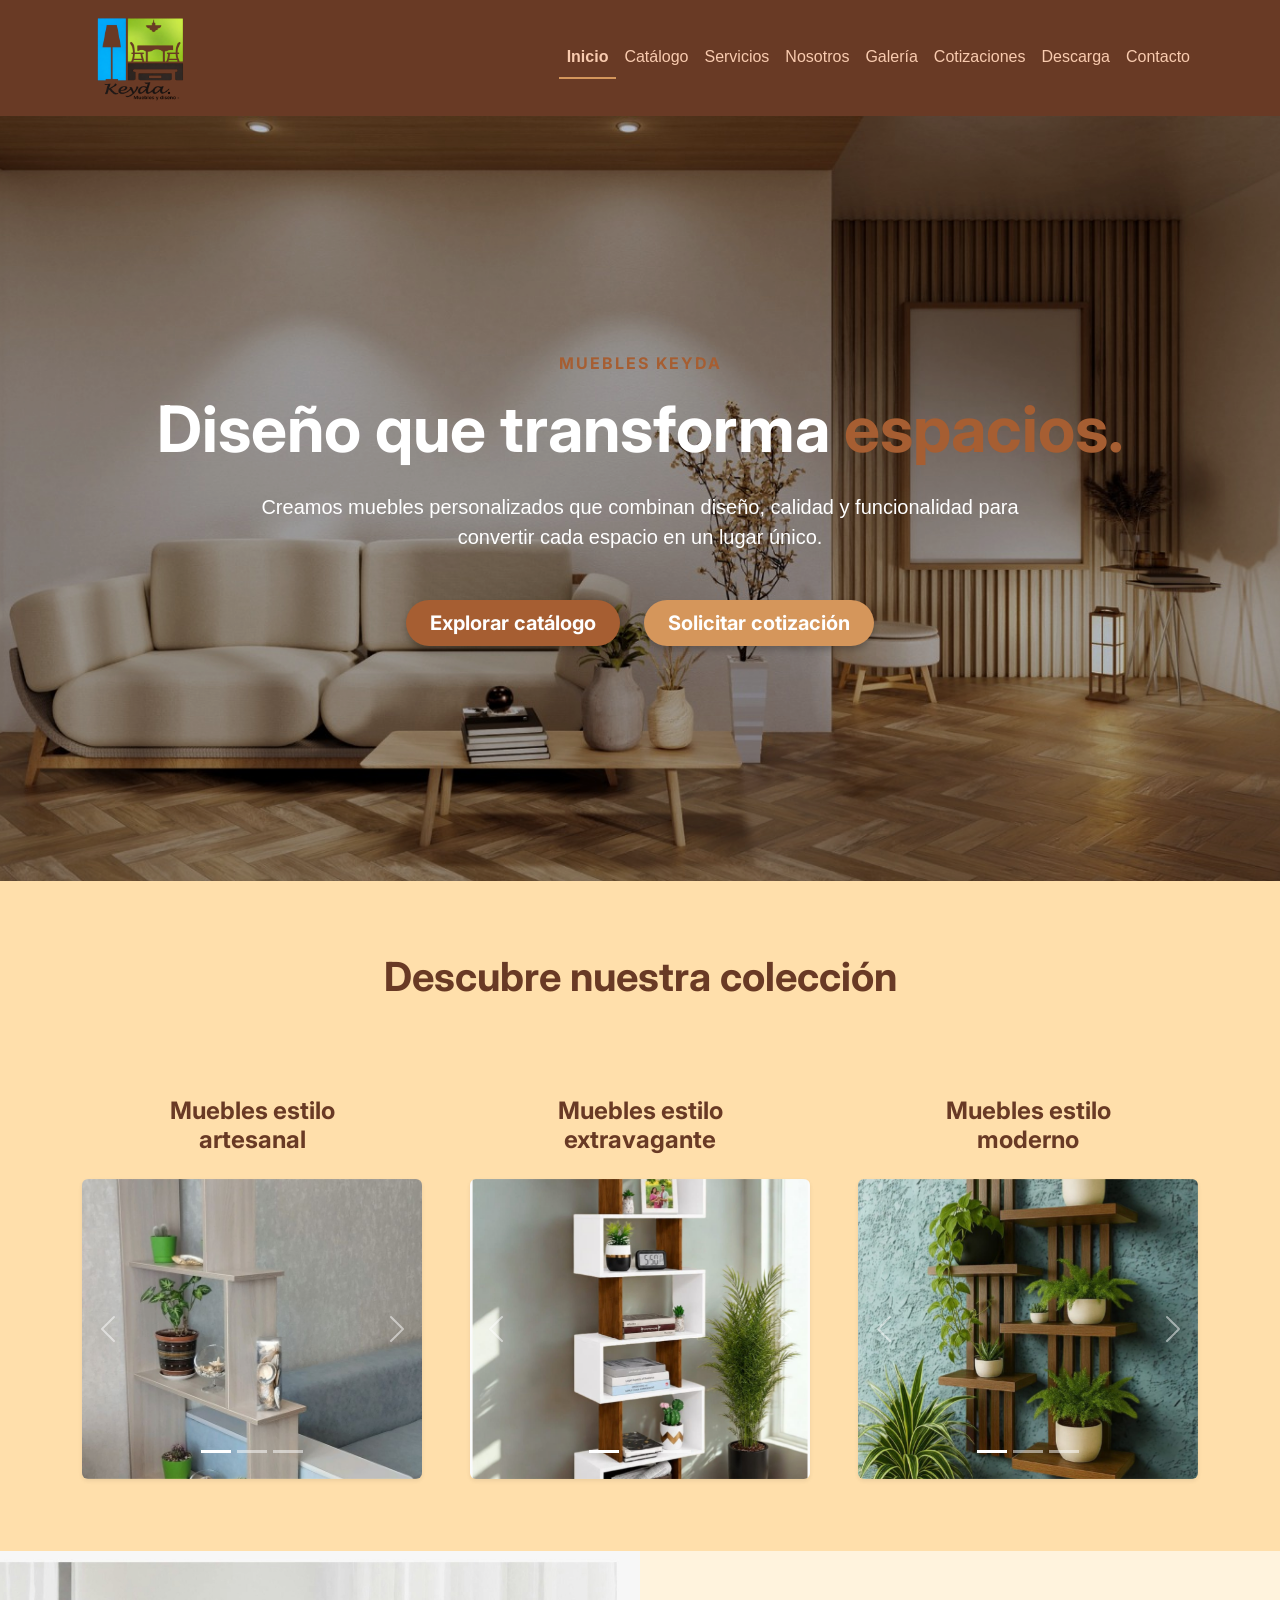
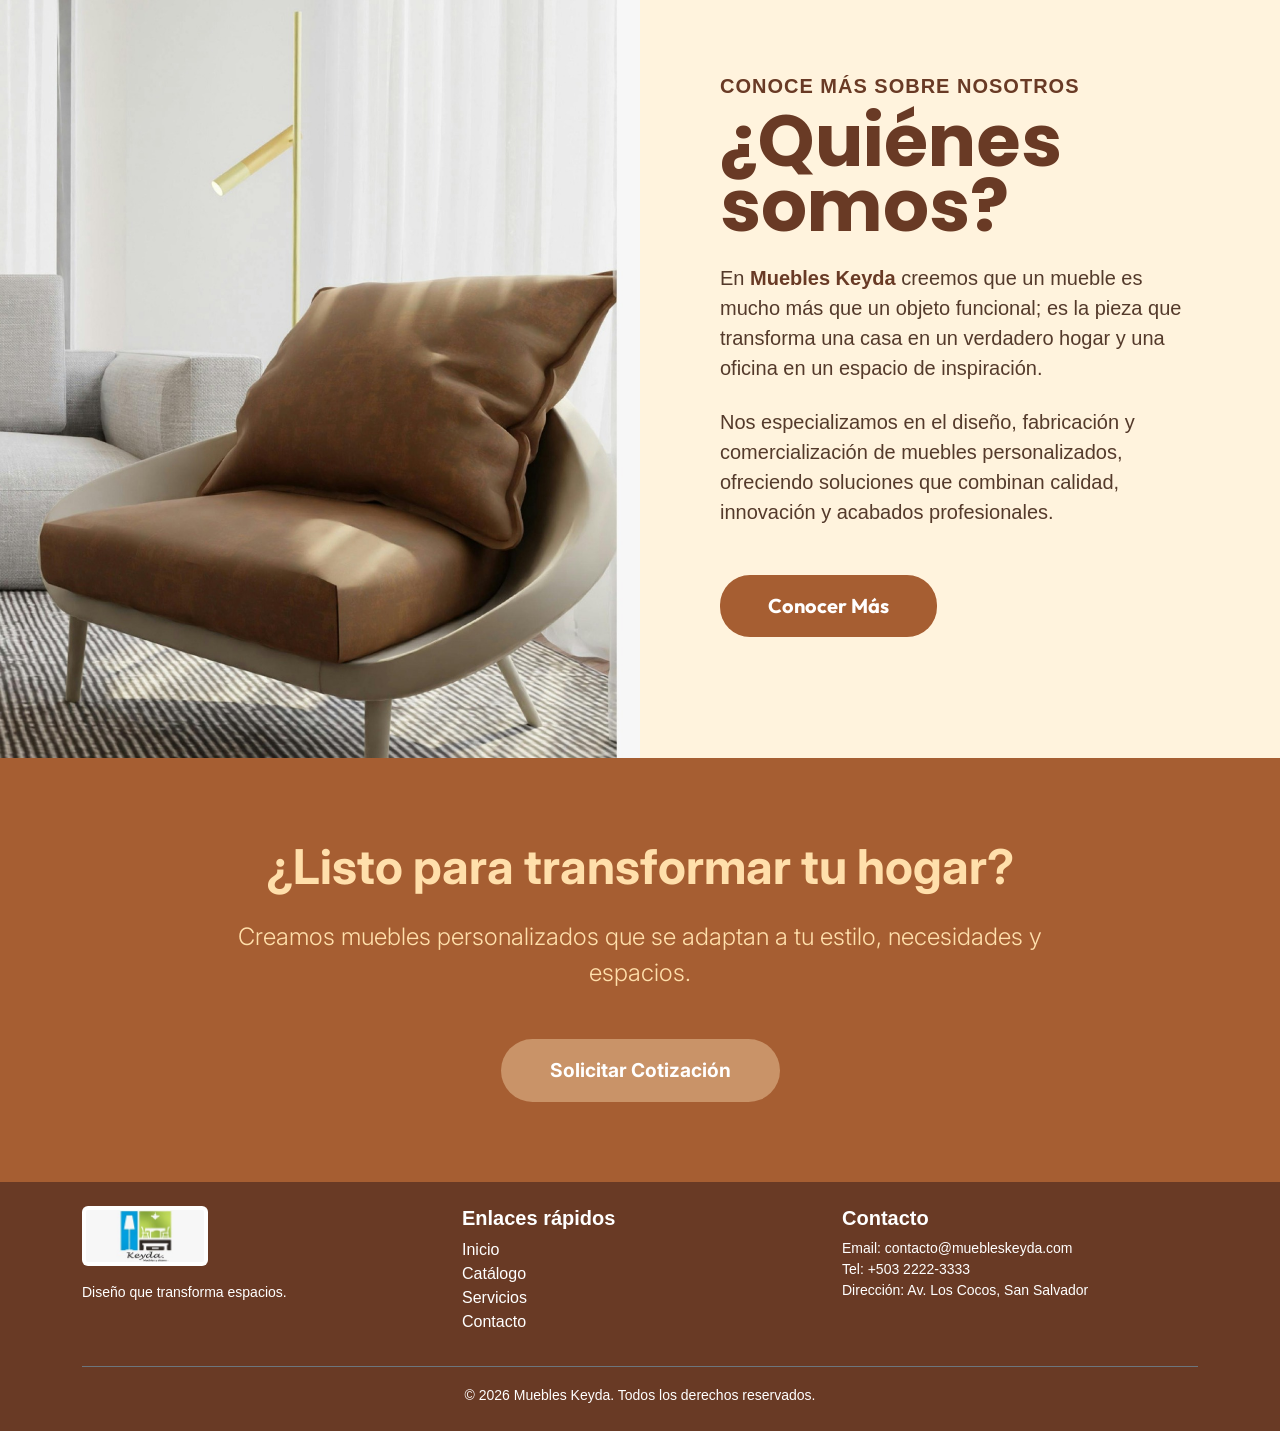
==== commit 3cd2cd05: "Automatizacion de imagenes: Integrar carruseles index y catalogo masivo con script" ====
--- a/index.html
+++ b/index.html
@@ -67,13 +67,13 @@
                             </div>
                             <div class="carousel-inner">
                                 <div class="carousel-item active">
-                                    <img src="imgs/mueblesestiloartesanal.png" class="d-block w-100 img-cover" style="height: 300px;" alt="Artesanal 1">
-                                </div>
-                                <div class="carousel-item">
-                                    <img src="imgs/mueblesestiloartesanal.png" class="d-block w-100 img-cover" style="height: 300px; filter: grayscale(30%);" alt="Artesanal 2">
-                                </div>
-                                <div class="carousel-item">
-                                    <img src="imgs/mueblesestiloartesanal.png" class="d-block w-100 img-cover" style="height: 300px; filter: grayscale(60%);" alt="Artesanal 3">
+                                    <img src="imgs/nuevas/carrusel_artesanal_1.jpg" class="d-block w-100 img-cover" style="height: 300px;" alt="Artesanal 1">
+                                </div>
+                                <div class="carousel-item">
+                                    <img src="imgs/nuevas/carrusel_artesanal_2.jpg" class="d-block w-100 img-cover" style="height: 300px; " alt="Artesanal 2">
+                                </div>
+                                <div class="carousel-item">
+                                    <img src="imgs/nuevas/carrusel_artesanal_3.jpg" class="d-block w-100 img-cover" style="height: 300px; " alt="Artesanal 3">
                                 </div>
                             </div>
                             <button class="carousel-control-prev" type="button" data-bs-target="#carouselArtesanal" data-bs-slide="prev">
@@ -97,13 +97,13 @@
                             </div>
                             <div class="carousel-inner">
                                 <div class="carousel-item active">
-                                    <img src="imgs/mueblesestiloextravagante.png" class="d-block w-100 img-cover" style="height: 300px;" alt="Extravagante 1">
-                                </div>
-                                <div class="carousel-item">
-                                    <img src="imgs/mueblesestiloextravagante.png" class="d-block w-100 img-cover" style="height: 300px; filter: grayscale(30%);" alt="Extravagante 2">
-                                </div>
-                                <div class="carousel-item">
-                                    <img src="imgs/mueblesestiloextravagante.png" class="d-block w-100 img-cover" style="height: 300px; filter: grayscale(60%);" alt="Extravagante 3">
+                                    <img src="imgs/nuevas/carrusel_extravagante_1.jpg" class="d-block w-100 img-cover" style="height: 300px;" alt="Extravagante 1">
+                                </div>
+                                <div class="carousel-item">
+                                    <img src="imgs/nuevas/carrusel_extravagante_2.jpg" class="d-block w-100 img-cover" style="height: 300px; " alt="Extravagante 2">
+                                </div>
+                                <div class="carousel-item">
+                                    <img src="imgs/nuevas/carrusel_extravagante_3.jpg" class="d-block w-100 img-cover" style="height: 300px; " alt="Extravagante 3">
                                 </div>
                             </div>
                             <button class="carousel-control-prev" type="button" data-bs-target="#carouselExtravagante" data-bs-slide="prev">
@@ -127,13 +127,13 @@
                             </div>
                             <div class="carousel-inner">
                                 <div class="carousel-item active">
-                                    <img src="imgs/mueblesestilomoderno.png" class="d-block w-100 img-cover" style="height: 300px;" alt="Moderno 1">
-                                </div>
-                                <div class="carousel-item">
-                                    <img src="imgs/mueblesestilomoderno.png" class="d-block w-100 img-cover" style="height: 300px; filter: grayscale(30%);" alt="Moderno 2">
-                                </div>
-                                <div class="carousel-item">
-                                    <img src="imgs/mueblesestilomoderno.png" class="d-block w-100 img-cover" style="height: 300px; filter: grayscale(60%);" alt="Moderno 3">
+                                    <img src="imgs/nuevas/carrusel_moderno_1.jpg" class="d-block w-100 img-cover" style="height: 300px;" alt="Moderno 1">
+                                </div>
+                                <div class="carousel-item">
+                                    <img src="imgs/nuevas/carrusel_moderno_2.jpg" class="d-block w-100 img-cover" style="height: 300px; " alt="Moderno 2">
+                                </div>
+                                <div class="carousel-item">
+                                    <img src="imgs/nuevas/carrusel_moderno_3.jpg" class="d-block w-100 img-cover" style="height: 300px; " alt="Moderno 3">
                                 </div>
                             </div>
                             <button class="carousel-control-prev" type="button" data-bs-target="#carouselModerno" data-bs-slide="prev">
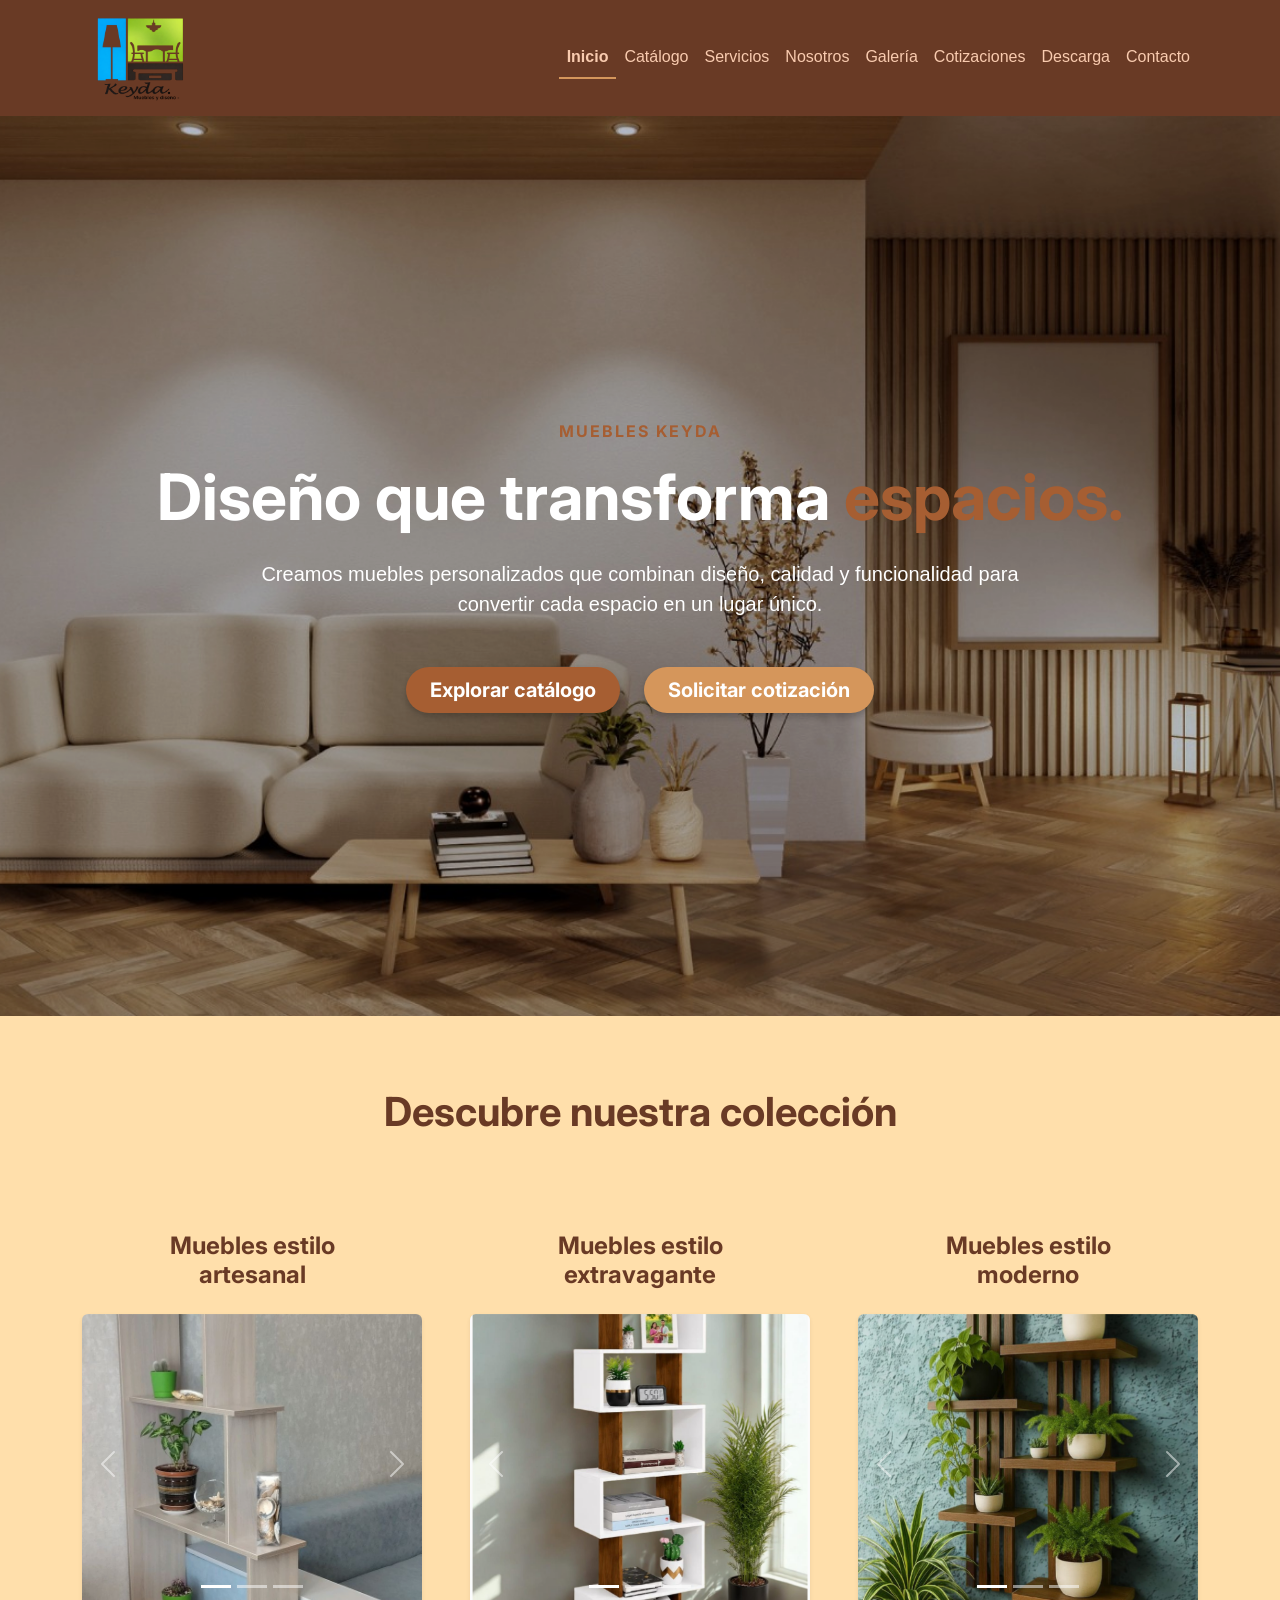
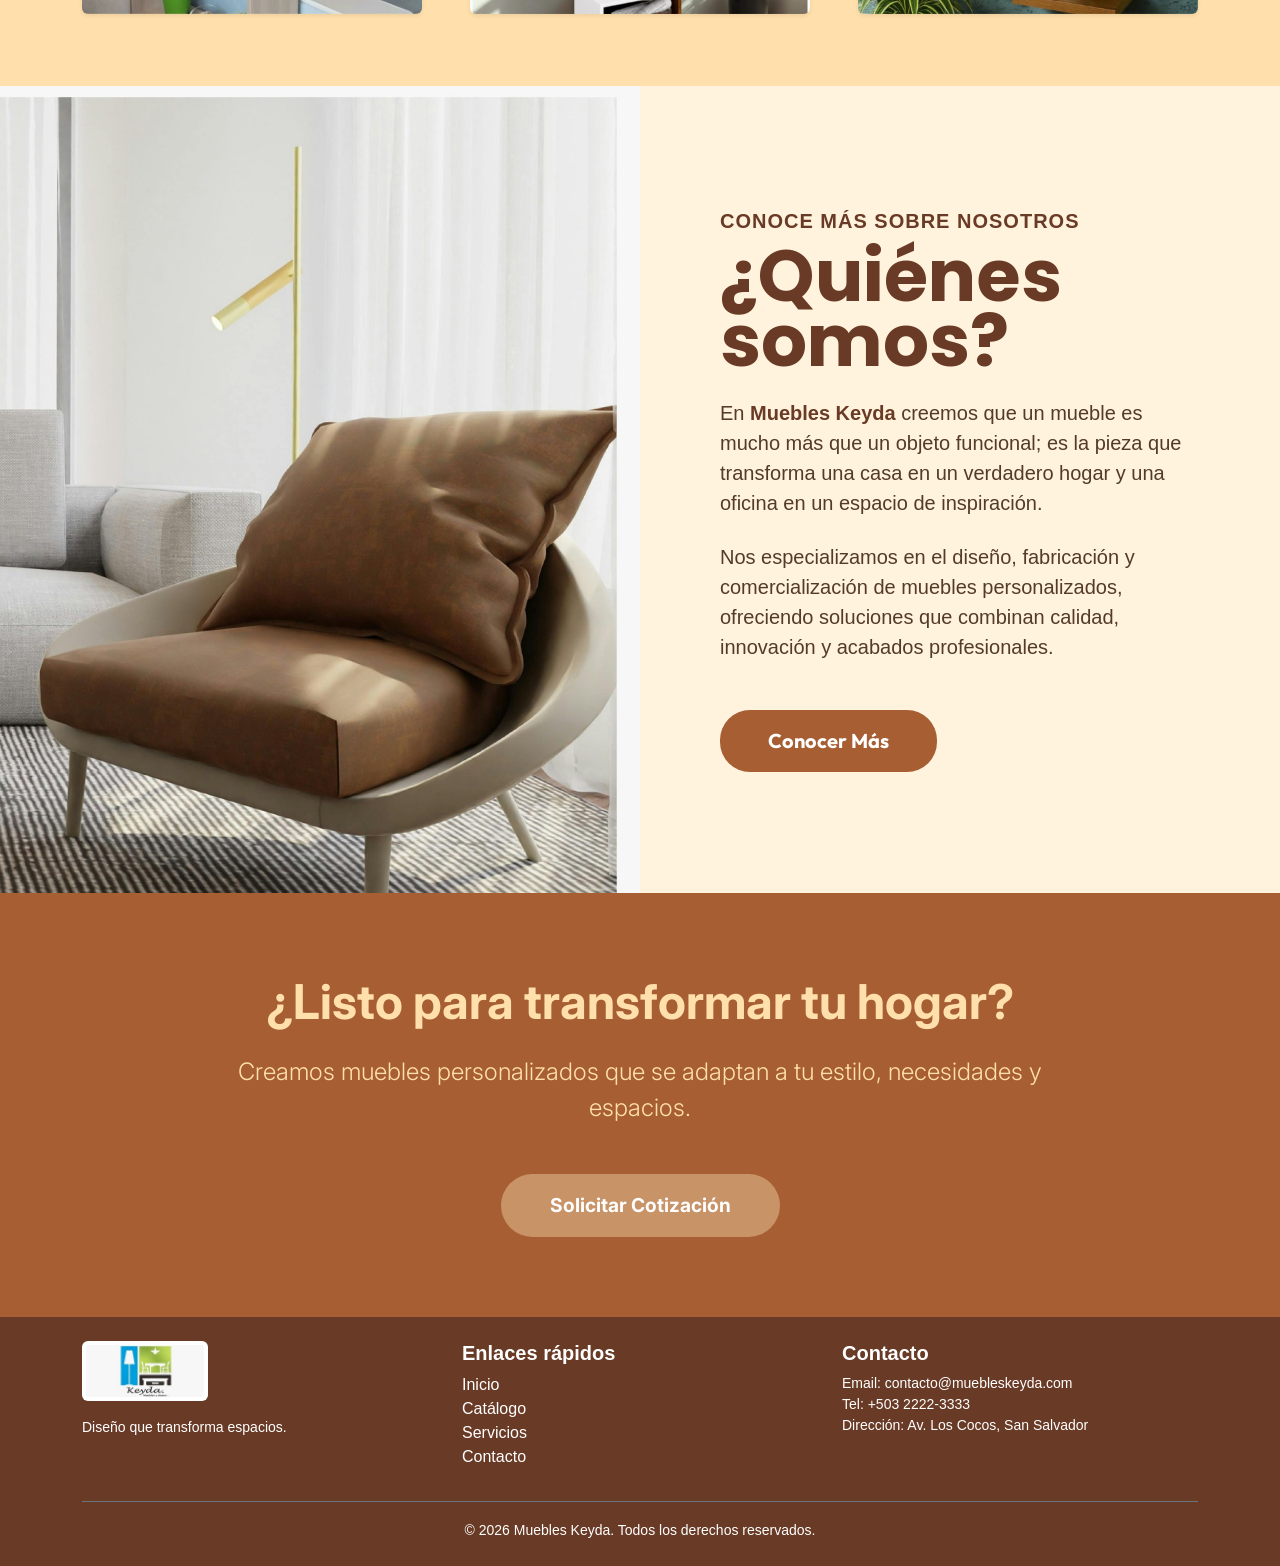
==== commit 7ed52587: "Ajustar altura de la seccion hero principal a 100vh" ====
--- a/index.html
+++ b/index.html
@@ -1,4 +1,4 @@
-<!DOCTYPE html>
+﻿<!DOCTYPE html>
 <html lang="es">
 <head>
     <meta charset="UTF-8">
@@ -38,7 +38,7 @@
 
     <main>
         <!-- Hero Section -->
-        <section class="hero-section" style="background-image: url('imgs/Main.png'); min-height: 85vh; display: flex; flex-direction: column; justify-content: center; align-items: center; padding-top: 100px;">
+        <section class="hero-section" style="background-image: url('imgs/Main.png'); min-height: 100vh; display: flex; flex-direction: column; justify-content: center; align-items: center; padding-top: 100px;">
             <div class="hero-overlay" style="background-color: rgba(0,0,0,0.15);"></div>
             <div class="container hero-content text-center" style="z-index: 2; position: relative;">
                 <p class="text-secundario fw-bold mb-3 tracking-wide font-inter" style="letter-spacing: 2px;">MUEBLES KEYDA</p>
@@ -222,3 +222,4 @@
 
 
 
+
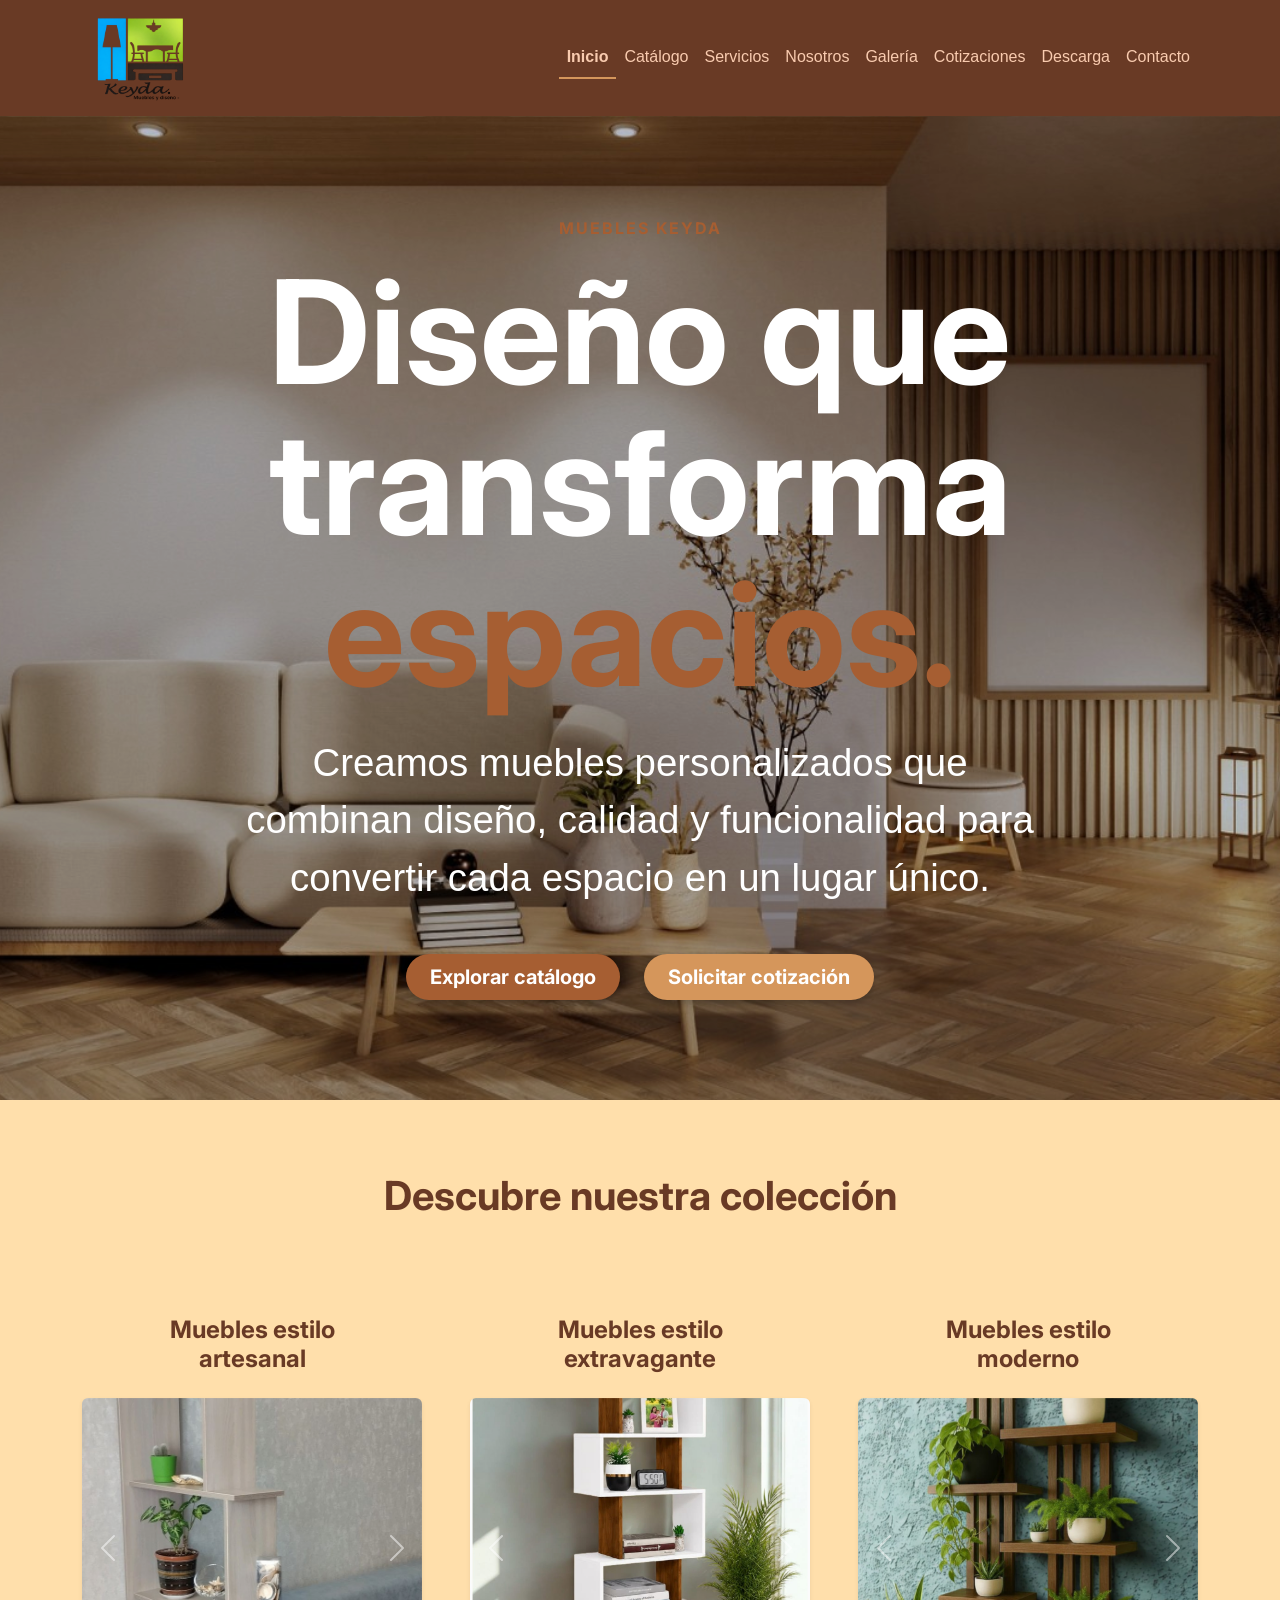
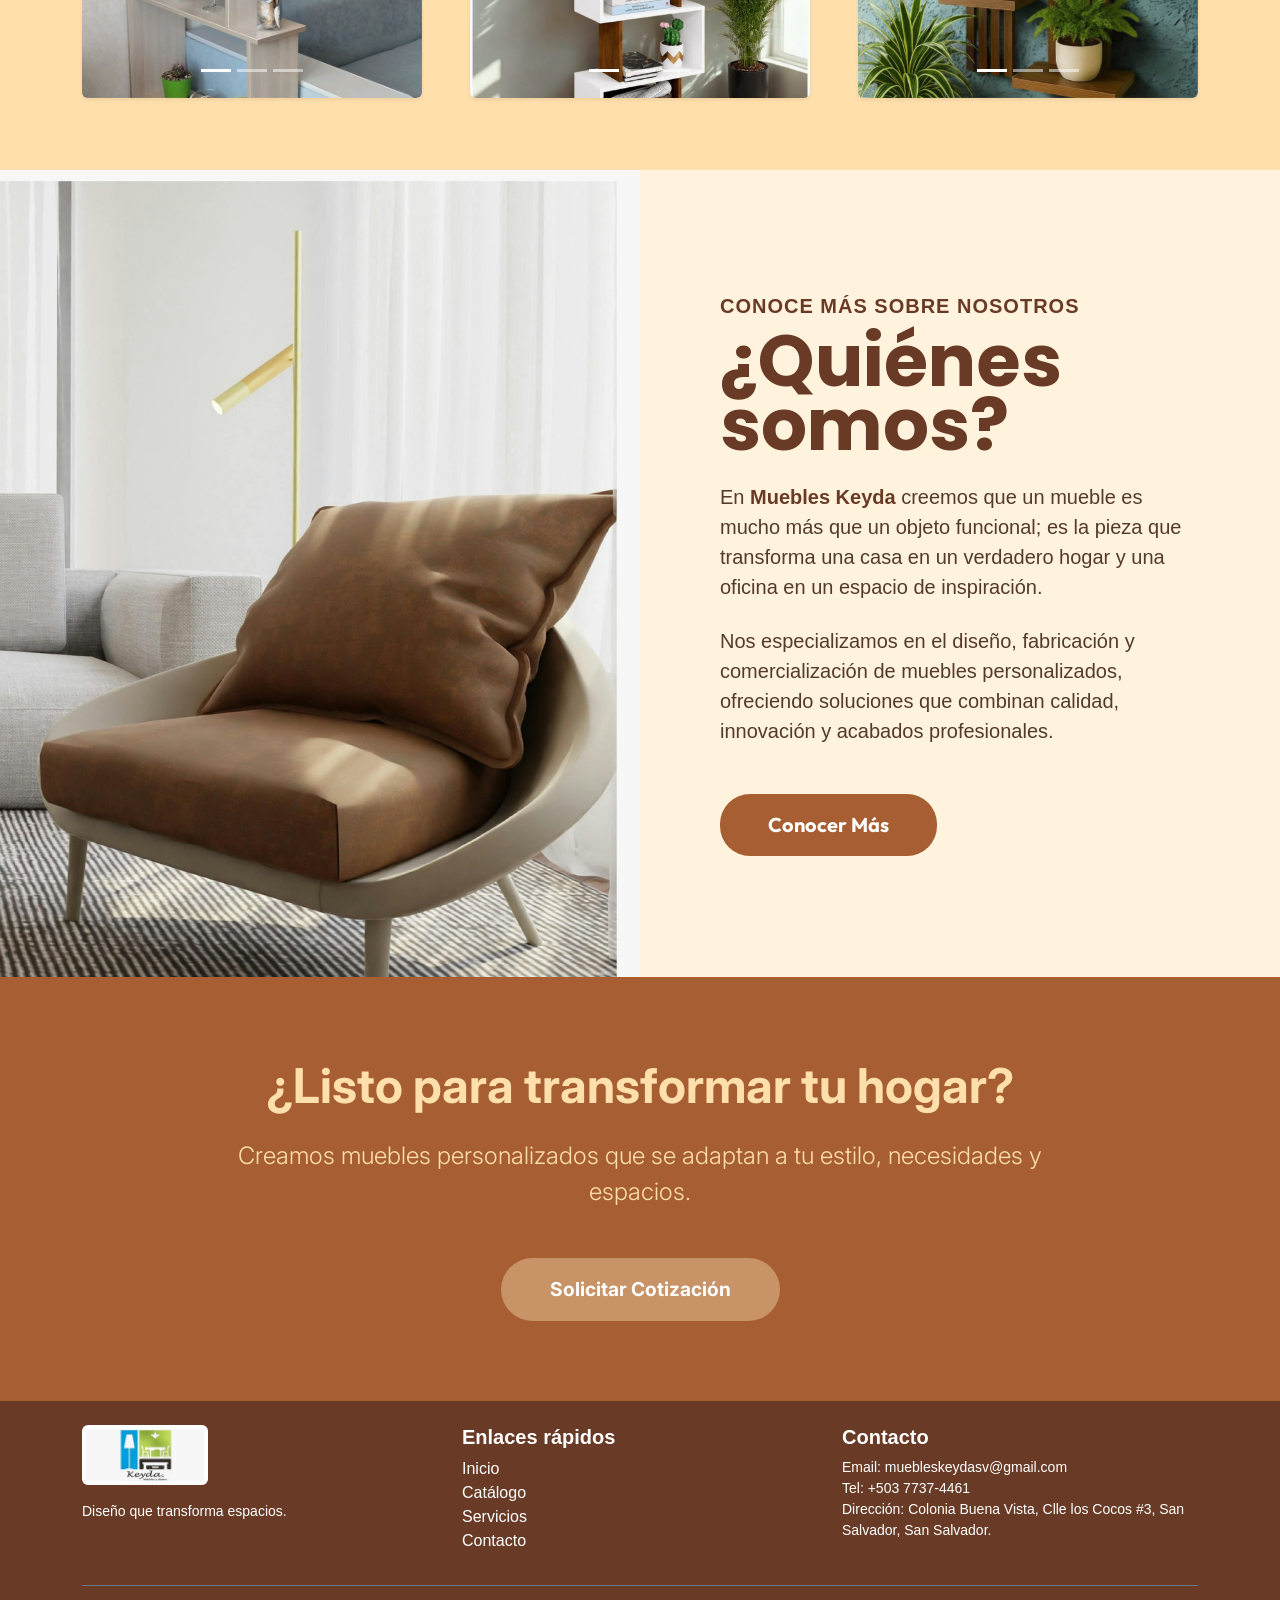
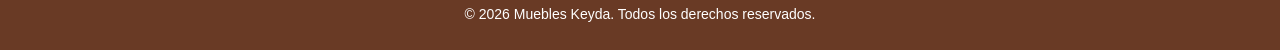
==== commit 73f73c1b: "Mejoras UI: Info de contacto, orden en servicios, y titulos gigantes responsivos" ====
--- a/index.html
+++ b/index.html
@@ -42,8 +42,8 @@
             <div class="hero-overlay" style="background-color: rgba(0,0,0,0.15);"></div>
             <div class="container hero-content text-center" style="z-index: 2; position: relative;">
                 <p class="text-secundario fw-bold mb-3 tracking-wide font-inter" style="letter-spacing: 2px;">MUEBLES KEYDA</p>
-                <h1 class="display-3 fw-bold mb-4 font-inter text-white">Diseño que transforma <span class="text-secundario">espacios.</span></h1>
-                <p class="lead mb-5 mx-auto text-white" style="max-width: 800px;">Creamos muebles personalizados que combinan diseño, calidad y funcionalidad para convertir cada espacio en un lugar único.</p>
+                <h1 class="hero-title-responsive fw-bold mb-4 font-inter text-white">Diseño que transforma <span class="text-secundario">espacios.</span></h1>
+                <p class="hero-subtitle-responsive mb-5 mx-auto text-white" style="max-width: 800px;">Creamos muebles personalizados que combinan diseño, calidad y funcionalidad para convertir cada espacio en un lugar único.</p>
                 <div class="d-flex justify-content-center gap-4">
                     <a href="catalogo.html" class="btn btn-lg rounded-pill px-4 fw-bold font-inter text-white" style="background-color: #A65E32; border: none; box-shadow: 0 4px 6px rgba(0,0,0,0.2);">Explorar catálogo</a>
                     <a href="cotizaciones.html" class="btn btn-lg rounded-pill px-4 fw-bold font-inter text-white" style="background-color: #D5965B; border: none; box-shadow: 0 4px 6px rgba(0,0,0,0.2);">Solicitar cotización</a>
@@ -202,9 +202,9 @@
                 <div class="col-md-4">
                     <h5 class="fw-bold">Contacto</h5>
                     <ul class="list-unstyled small">
-                        <li>Email: contacto@muebleskeyda.com</li>
-                        <li>Tel: +503 2222-3333</li>
-                        <li>Dirección: Av. Los Cocos, San Salvador</li>
+                        <li>Email: muebleskeydasv@gmail.com</li>
+                        <li>Tel: +503 7737-4461</li>
+                        <li>Dirección: Colonia Buena Vista, Clle los Cocos #3, San Salvador, San Salvador.</li>
                     </ul>
                 </div>
             </div>
--- a/css/styles.css
+++ b/css/styles.css
@@ -1,4 +1,4 @@
-@import url('https://fonts.googleapis.com/css2?family=Inter:wght@400;600;700&family=Manrope:wght@400;600;700&family=Outfit:wght@400;600;700&family=Poppins:wght@400;600;700&display=swap');
+﻿@import url('https://fonts.googleapis.com/css2?family=Inter:wght@400;600;700&family=Manrope:wght@400;600;700&family=Outfit:wght@400;600;700&family=Poppins:wght@400;600;700&display=swap');
 
 :root {
     --color-primario: #693A25;
@@ -150,3 +150,46 @@
     object-fit: cover;
     width: 100%;
 }
+
+/* Responsive Hero Typography (Reactivo y Super Grande) */
+.hero-title-responsive {
+    /* Celulares */
+    font-size: 4.5rem;
+    line-height: 1.05;
+}
+.hero-subtitle-responsive {
+    /* Celulares */
+    font-size: 1.5rem;
+}
+
+@media (min-width: 768px) {
+    /* Tablets */
+    .hero-title-responsive {
+        font-size: 7rem;
+    }
+    .hero-subtitle-responsive {
+        font-size: 2rem;
+    }
+}
+
+@media (min-width: 992px) {
+    /* Laptops y pantallas normales */
+    .hero-title-responsive {
+        font-size: 9rem;
+    }
+    .hero-subtitle-responsive {
+        font-size: 2.4rem;
+    }
+}
+
+@media (min-width: 1400px) {
+    /* Monitores SUPER grandes */
+    .hero-title-responsive {
+        font-size: 11rem;
+    }
+    .hero-subtitle-responsive {
+        font-size: 2.8rem;
+    }
+}
+
+
